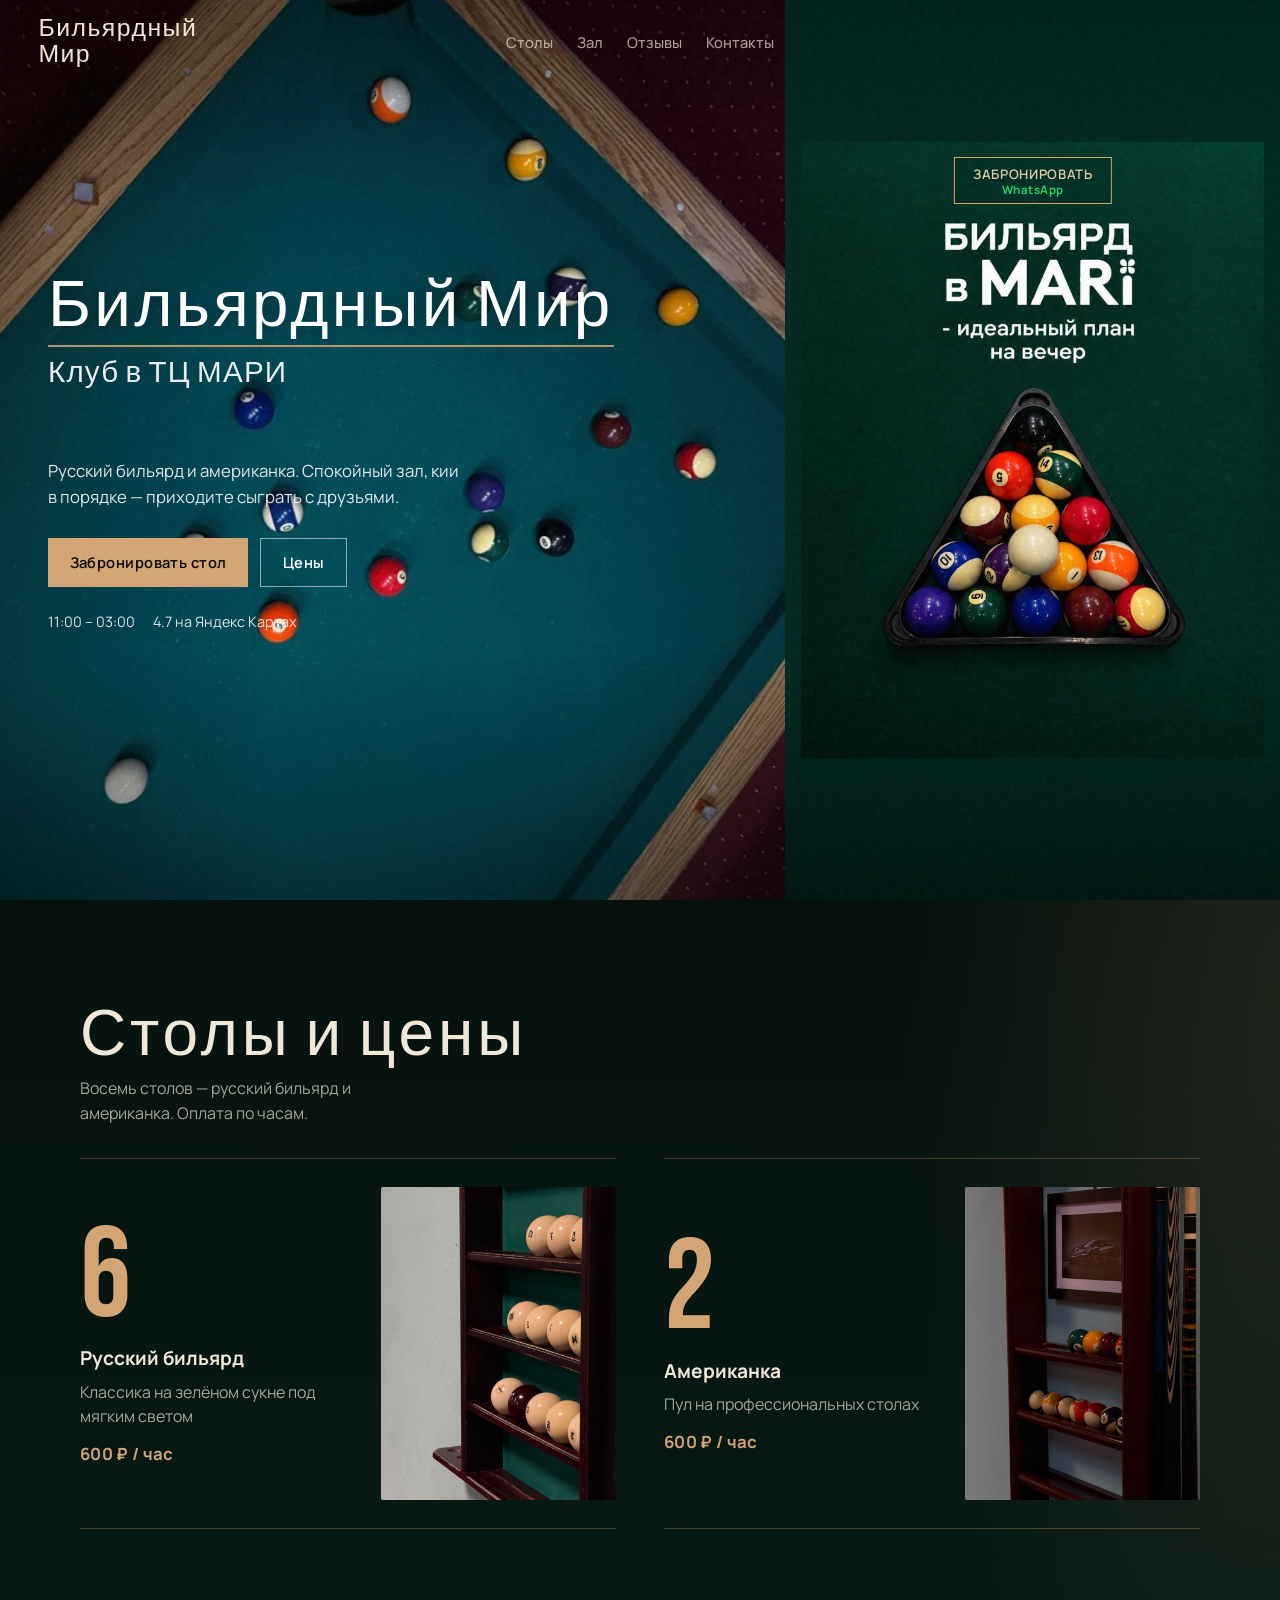
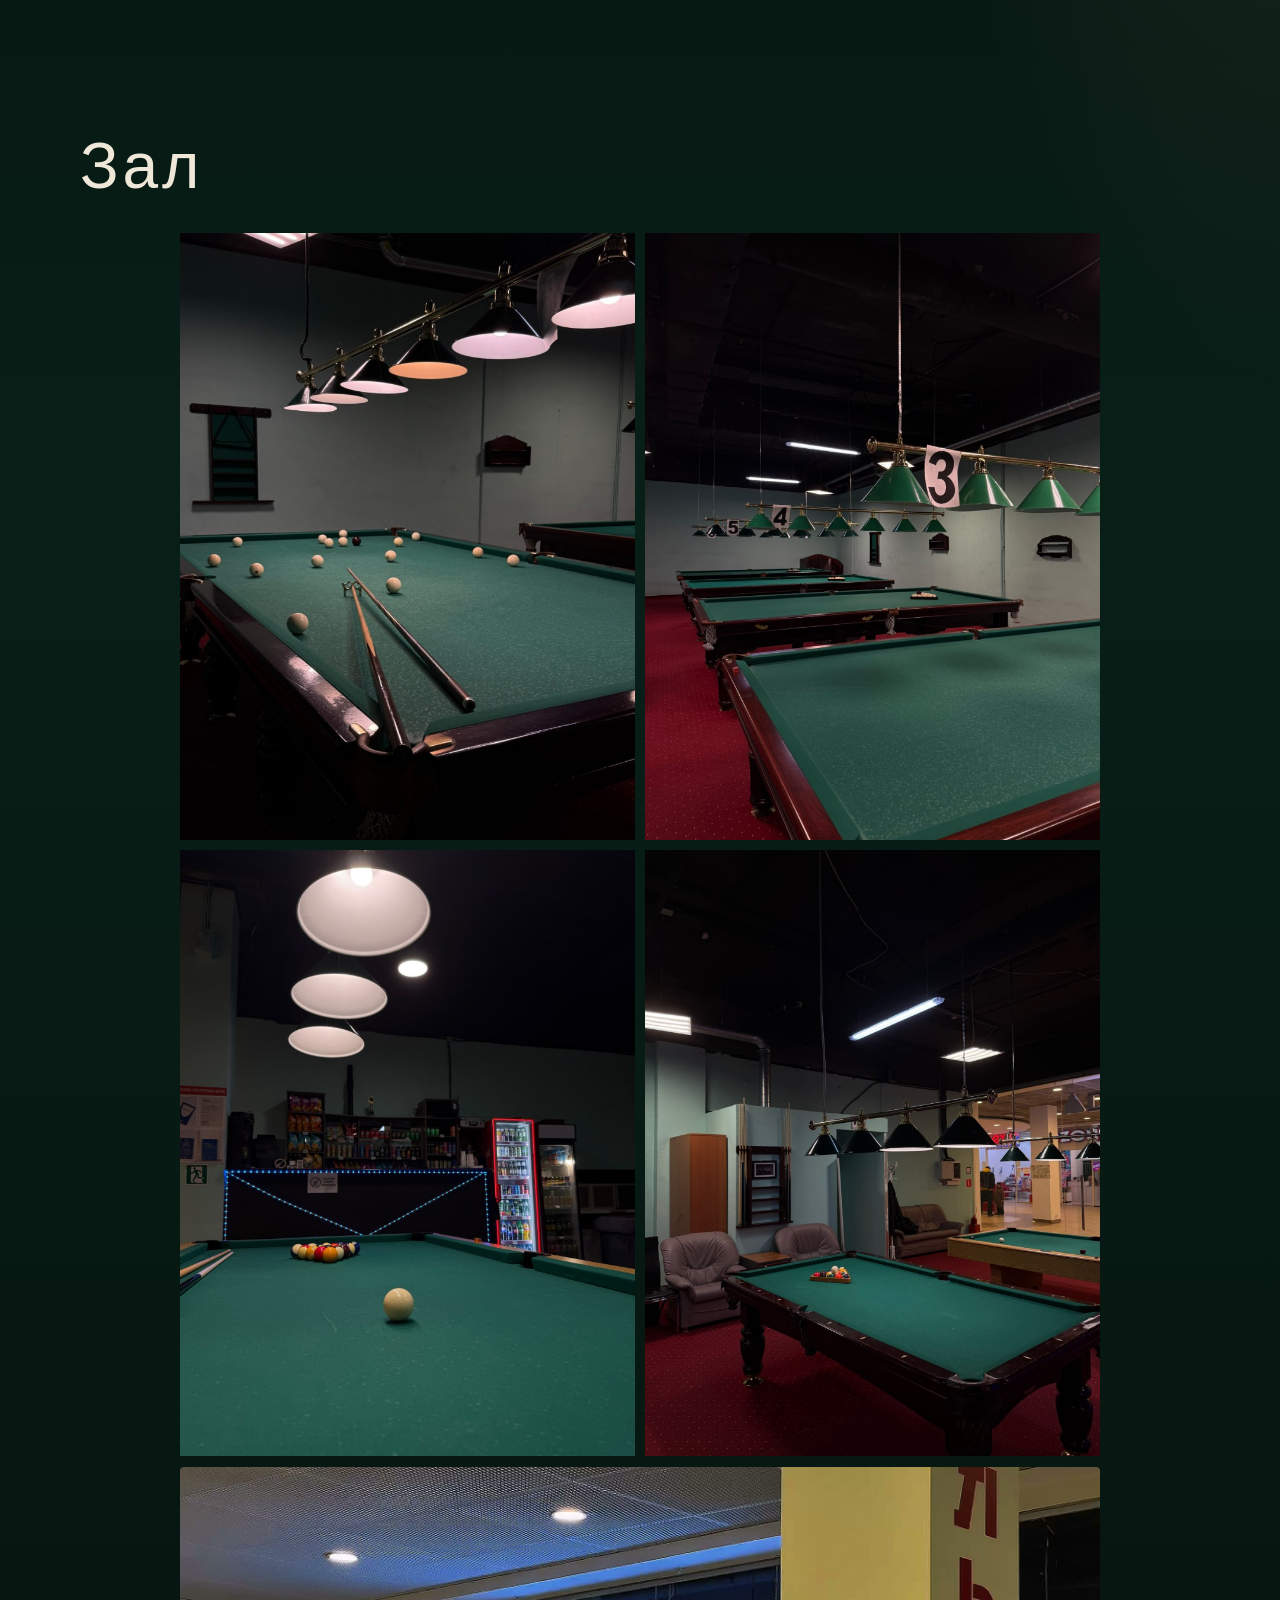
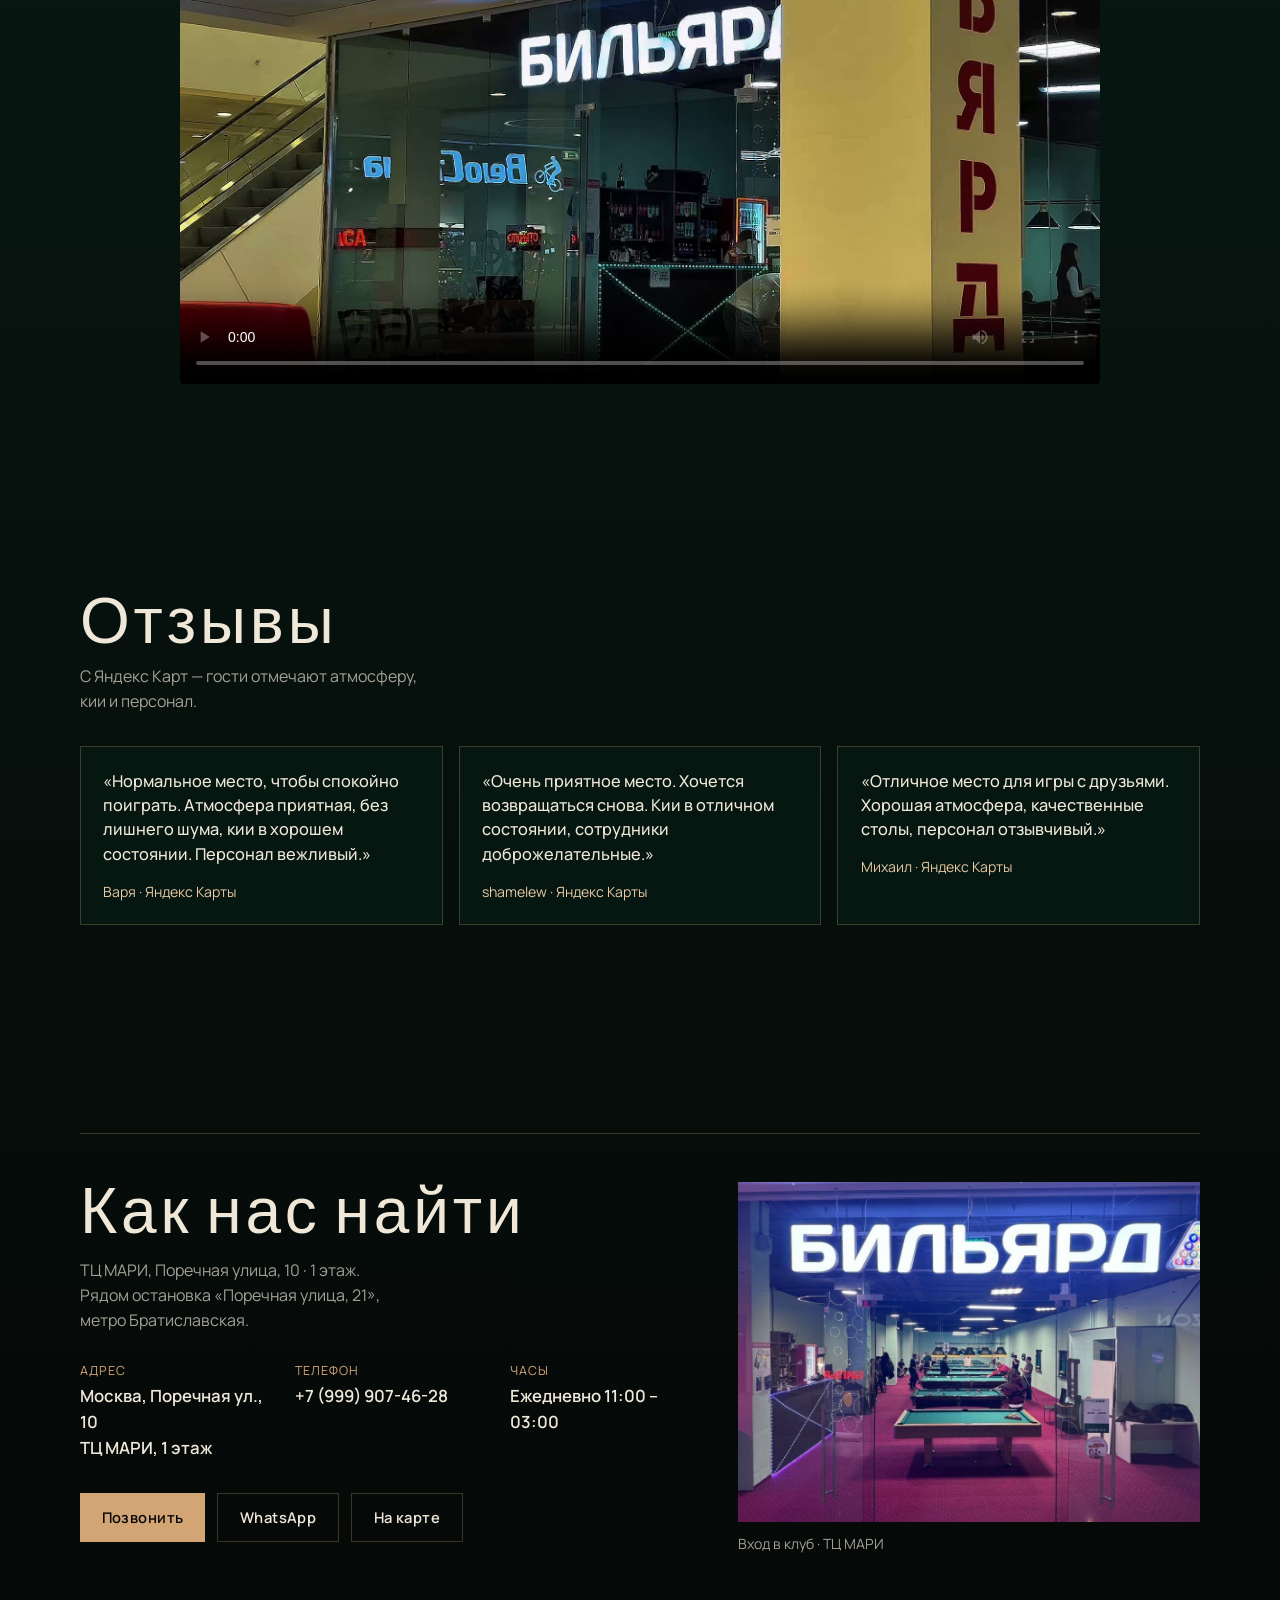
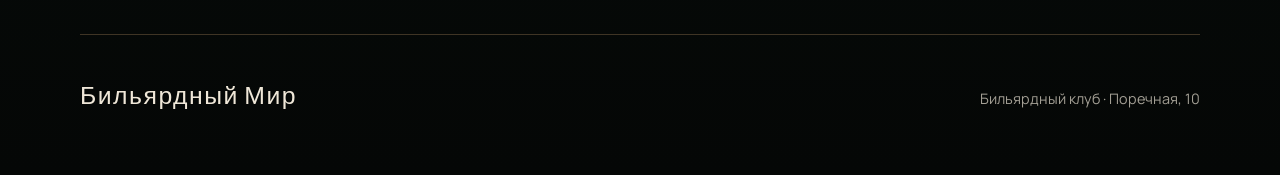
==== bilyardny-mir/index.html @ da87dd6a "Add files via upload" ====
<!DOCTYPE html>
<html lang="ru">
<head>
  <meta charset="UTF-8" />
  <meta name="viewport" content="width=device-width, initial-scale=1" />
  <title>Бильярдный Мир — клуб на Поречной</title>
  <meta name="description" content="Бильярдный Мир в ТЦ МАРИ: русский бильярд и американка, бронь стола по телефону. Поречная ул., 10." />
  <link rel="preconnect" href="https://fonts.googleapis.com" />
  <link rel="preconnect" href="https://fonts.gstatic.com" crossorigin />
  <link href="https://fonts.googleapis.com/css2?family=Bebas+Neue&family=Manrope:wght@400;500;600;700&display=swap" rel="stylesheet" />
  <link rel="stylesheet" href="styles.css?v=13" />
</head>
<body>
  <div class="noise" aria-hidden="true"></div>

  <header class="site-header">
    <a class="logo" href="#top"><span>Бильярдный</span> Мир</a>
    <nav class="nav" aria-label="Основная навигация">
      <a href="#tables">Столы</a>
      <a href="#hall">Зал</a>
      <a href="#reviews">Отзывы</a>
      <a href="#visit">Контакты</a>
    </nav>
    <a class="header-cta" href="https://wa.me/79999074628?text=%D0%97%D0%B4%D1%80%D0%B0%D0%B2%D1%81%D1%82%D0%B2%D1%83%D0%B9%D1%82%D0%B5!%20%D0%A5%D0%BE%D1%87%D1%83%20%D0%B7%D0%B0%D0%B1%D1%80%D0%BE%D0%BD%D0%B8%D1%80%D0%BE%D0%B2%D0%B0%D1%82%D1%8C%20%D1%81%D1%82%D0%BE%D0%BB" target="_blank" rel="noopener noreferrer">Забронировать</a>
    <button class="nav-toggle" type="button" aria-label="Открыть меню" aria-expanded="false">
      <span></span><span></span>
    </button>
  </header>

  <main id="top">
    <section class="hero">
      <div class="hero-media">
        <div class="hero-side hero-side--left" aria-hidden="true">
          <img src="images/hero-left.png" alt="" width="768" height="1024" />
        </div>
        <div class="hero-side hero-side--right">
          <div class="hero-right-frame">
            <a class="hero-book" href="https://wa.me/79999074628?text=%D0%97%D0%B4%D1%80%D0%B0%D0%B2%D1%81%D1%82%D0%B2%D1%83%D0%B9%D1%82%D0%B5!%20%D0%A5%D0%BE%D1%87%D1%83%20%D0%B7%D0%B0%D0%B1%D1%80%D0%BE%D0%BD%D0%B8%D1%80%D0%BE%D0%B2%D0%B0%D1%82%D1%8C%20%D1%81%D1%82%D0%BE%D0%BB" target="_blank" rel="noopener noreferrer">
              <span class="hero-book__title">Забронировать</span>
              <span class="hero-book__wa">WhatsApp</span>
            </a>
            <img src="images/hero-right.jpg" alt="БИЛЬЯРД в MARi" width="768" height="1024" />
          </div>
        </div>
      </div>
      <div class="hero-vignette" aria-hidden="true"></div>
      <div class="hero-copy">
        <p class="brand-mark">Бильярдный Мир</p>
        <h1>Клуб в ТЦ МАРИ</h1>
        <p class="hero-lead">Русский бильярд и американка. Спокойный зал, кии в порядке — приходите сыграть с друзьями.</p>
        <div class="hero-actions">
          <a class="btn btn-primary" href="tel:+79999074628">Забронировать стол</a>
          <a class="btn btn-ghost" href="#tables">Цены</a>
        </div>
        <ul class="hero-meta">
          <li>11:00 – 03:00</li>
          <li>4.7 на Яндекс Картах</li>
        </ul>
      </div>
    </section>

    <section class="tables" id="tables">
      <div class="section-head">
        <h2>Столы и цены</h2>
        <p>Восемь столов — русский бильярд и американка. Оплата по часам.</p>
      </div>
      <div class="tables-grid">
        <article class="table-stat">
          <div class="table-stat__text">
            <span class="table-count" data-count="6">0</span>
            <h3>Русский бильярд</h3>
            <p>Классика на зелёном сукне под мягким светом</p>
            <p class="table-price">600 ₽ / час</p>
          </div>
          <figure class="table-stat__photo">
            <img src="images/table-russian.jpg" alt="Шары русского бильярда" width="768" height="1024" loading="lazy" />
          </figure>
        </article>
        <article class="table-stat">
          <div class="table-stat__text">
            <span class="table-count" data-count="2">0</span>
            <h3>Американка</h3>
            <p>Пул на профессиональных столах</p>
            <p class="table-price">600 ₽ / час</p>
          </div>
          <figure class="table-stat__photo">
            <img src="images/table-american.jpg" alt="Шары американского пула" width="768" height="1024" loading="lazy" />
          </figure>
        </article>
      </div>
    </section>

    <section class="hall" id="hall">
      <div class="section-head">
        <h2>Зал</h2>
      </div>

      <div class="gallery">
        <figure class="gallery-item">
          <img src="images/gallery-1.jpg" alt="Стол с киями и шарами" width="768" height="1024" loading="lazy" />
        </figure>
        <figure class="gallery-item">
          <img src="images/gallery-2.jpg" alt="Ряд столов с номерами 3, 4 и 5" width="768" height="1024" loading="lazy" />
        </figure>
        <figure class="gallery-item">
          <img src="images/gallery-3.jpg" alt="Стол американки у барной стойки" width="768" height="1024" loading="lazy" />
        </figure>
        <figure class="gallery-item">
          <img src="images/gallery-4.jpg" alt="Стол у входа в зал" width="768" height="1024" loading="lazy" />
        </figure>
      </div>

      <figure class="gallery-video">
        <video
          controls
          playsinline
          preload="metadata"
          poster="images/video-poster.jpg"
          title="Видео зала Бильярдный Мир"
          controlslist="nodownload"
        >
          <source src="images/hall-video.mp4" type="video/mp4" />
        </video>
      </figure>
    </section>

    <section class="reviews" id="reviews">
      <div class="section-head">
        <h2>Отзывы</h2>
        <p>С Яндекс Карт — гости отмечают атмосферу, кии и персонал.</p>
      </div>
      <div class="review-grid">
        <blockquote>
          <p>«Нормальное место, чтобы спокойно поиграть. Атмосфера приятная, без лишнего шума, кии в хорошем состоянии. Персонал вежливый.»</p>
          <cite>Варя · Яндекс Карты</cite>
        </blockquote>
        <blockquote>
          <p>«Очень приятное место. Хочется возвращаться снова. Кии в отличном состоянии, сотрудники доброжелательные.»</p>
          <cite>shamelew · Яндекс Карты</cite>
        </blockquote>
        <blockquote>
          <p>«Отличное место для игры с друзьями. Хорошая атмосфера, качественные столы, персонал отзывчивый.»</p>
          <cite>Михаил · Яндекс Карты</cite>
        </blockquote>
      </div>
    </section>

    <section class="visit" id="visit">
      <div class="visit-layout">
        <div class="visit-card">
          <h2>Как нас найти</h2>
          <p>ТЦ МАРИ, Поречная улица, 10 · 1 этаж.<br />Рядом остановка «Поречная улица, 21»,<br />метро Братиславская.</p>
          <dl class="visit-meta">
            <div>
              <dt>Адрес</dt>
              <dd>Москва, Поречная ул., 10<br />ТЦ МАРИ, 1 этаж</dd>
            </div>
            <div>
              <dt>Телефон</dt>
              <dd><a href="tel:+79999074628">+7 (999) 907-46-28</a></dd>
            </div>
            <div>
              <dt>Часы</dt>
              <dd>Ежедневно 11:00 – 03:00</dd>
            </div>
          </dl>
          <div class="visit-actions">
            <a class="btn btn-primary" href="tel:+79999074628">Позвонить</a>
            <a class="btn btn-ghost" href="https://wa.me/79999074628?text=%D0%97%D0%B4%D1%80%D0%B0%D0%B2%D1%81%D1%82%D0%B2%D1%83%D0%B9%D1%82%D0%B5!%20%D0%A5%D0%BE%D1%87%D1%83%20%D0%B7%D0%B0%D0%B1%D1%80%D0%BE%D0%BD%D0%B8%D1%80%D0%BE%D0%B2%D0%B0%D1%82%D1%8C%20%D1%81%D1%82%D0%BE%D0%BB" target="_blank" rel="noopener noreferrer">WhatsApp</a>
            <a class="btn btn-ghost" href="https://yandex.ru/maps/-/CXUSR0Ji" target="_blank" rel="noopener noreferrer">На карте</a>
          </div>
        </div>
        <figure class="visit-photo">
          <img src="images/entrance-door.jpg" alt="Вход в Бильярдный Мир — вывеска БИЛЬЯРД" width="1024" height="768" loading="lazy" />
          <figcaption>Вход в клуб · ТЦ МАРИ</figcaption>
        </figure>
      </div>
    </section>
  </main>

  <footer class="site-footer">
    <p class="logo">Бильярдный Мир</p>
    <p>Бильярдный клуб · Поречная, 10</p>
  </footer>

  <script src="script.js"></script>
</body>
</html>
---- bilyardny-mir/styles.css ----
:root {
  --felt: #0f3d2e;
  --felt-deep: #081f18;
  --ink: #070908;
  --brass: #d4a574;
  --brass-soft: #e8c9a4;
  --cream: #efe7d8;
  --muted: rgba(239, 231, 216, 0.68);
  --line: rgba(212, 165, 116, 0.28);
  --font-display: "Bebas Neue", sans-serif;
  --font-body: "Manrope", sans-serif;
  --space: clamp(1.25rem, 3vw, 2.5rem);
  --max: 1120px;
}

*,
*::before,
*::after {
  box-sizing: border-box;
}

html {
  scroll-behavior: smooth;
}

body {
  margin: 0;
  min-height: 100vh;
  font-family: var(--font-body);
  color: var(--cream);
  background:
    radial-gradient(ellipse 80% 50% at 10% -10%, rgba(15, 61, 46, 0.9), transparent 55%),
    radial-gradient(ellipse 60% 40% at 100% 20%, rgba(212, 165, 116, 0.12), transparent 50%),
    linear-gradient(180deg, #050706 0%, var(--felt-deep) 42%, #050706 100%);
  line-height: 1.55;
}

img {
  display: block;
  max-width: 100%;
  height: auto;
}

a {
  color: inherit;
  text-decoration: none;
}

button {
  font: inherit;
  color: inherit;
  background: none;
  border: 0;
  cursor: pointer;
}

.noise {
  pointer-events: none;
  position: fixed;
  inset: 0;
  z-index: 50;
  opacity: 0.035;
  background-image: url("data:image/svg+xml,%3Csvg viewBox='0 0 200 200' xmlns='http://www.w3.org/2000/svg'%3E%3Cfilter id='n'%3E%3CfeTurbulence type='fractalNoise' baseFrequency='0.85' numOctaves='4' stitchTiles='stitch'/%3E%3C/filter%3E%3Crect width='100%25' height='100%25' filter='url(%23n)'/%3E%3C/svg%3E");
}

.site-header {
  position: fixed;
  inset: 0 0 auto;
  z-index: 40;
  display: flex;
  align-items: center;
  justify-content: space-between;
  gap: 1rem;
  padding: 1rem var(--space);
  transition: background 0.35s ease, backdrop-filter 0.35s ease, border-color 0.35s ease;
  border-bottom: 1px solid transparent;
}

.site-header.is-scrolled {
  background: rgba(5, 7, 6, 0.78);
  backdrop-filter: blur(14px);
  border-bottom-color: var(--line);
}

.logo {
  position: relative;
  z-index: 1;
  font-family: var(--font-display);
  font-size: clamp(1.15rem, 3.5vw, 1.55rem);
  letter-spacing: 0.06em;
  line-height: 1.05;
  color: var(--cream);
}

.logo span {
  display: block;
}

.nav {
  display: none;
  gap: 1.5rem;
  position: absolute;
  left: 50%;
  top: 50%;
  transform: translate(-50%, -50%);
}

.nav a {
  color: var(--muted);
  font-size: 0.92rem;
  font-weight: 500;
  transition: color 0.2s ease;
}

.nav a:hover {
  color: var(--cream);
}

.header-cta {
  display: none !important;
}

.nav-toggle {
  position: relative;
  z-index: 1;
  margin-left: auto;
  width: 2.5rem;
  height: 2.5rem;
  display: grid;
  place-content: center;
  gap: 0.4rem;
}

.nav-toggle span {
  display: block;
  width: 1.35rem;
  height: 1.5px;
  background: var(--cream);
  transition: transform 0.25s ease, opacity 0.25s ease;
}

.nav-toggle.is-open span:first-child {
  transform: translateY(3.5px) rotate(45deg);
}

.nav-toggle.is-open span:last-child {
  transform: translateY(-3.5px) rotate(-45deg);
}

.nav-open .nav {
  display: flex;
  position: absolute;
  top: 100%;
  left: 0;
  right: 0;
  transform: none;
  flex-direction: column;
  gap: 1rem;
  padding: 1rem var(--space) 1.25rem;
  background: rgba(5, 7, 6, 0.96);
  border-bottom: 1px solid var(--line);
}

.nav-open .header-cta {
  display: none;
}

.hero {
  position: relative;
  min-height: 100svh;
  display: grid;
  align-items: center;
  overflow: hidden;
  background: #041a14;
}

.hero-media {
  position: absolute;
  inset: 0;
  z-index: 0;
  display: grid;
  grid-template-columns: 1.35fr 0.85fr;
}

.hero-side {
  position: relative;
  overflow: hidden;
  min-height: 100%;
}

.hero-side--left {
  background: transparent;
}

.hero-side--left img {
  width: 100%;
  height: 100%;
  object-fit: cover;
  object-position: center;
  transform: none;
  animation: none;
}

.hero-side--right {
  display: flex;
  align-items: center;
  justify-content: center;
  background: #012820;
  padding: clamp(0.5rem, 1.5vw, 1rem);
  z-index: 2;
}

.hero-right-frame {
  position: relative;
  width: min(100%, 480px);
}

.hero-side--right img {
  display: block;
  width: 100%;
  height: auto;
  max-height: min(92vh, 920px);
  object-fit: contain;
  object-position: center;
  transform: none;
  animation: none;
}

.hero-book {
  position: absolute;
  left: 50%;
  top: 2.5%;
  transform: translateX(-50%);
  z-index: 3;
  display: flex;
  flex-direction: column;
  align-items: center;
  gap: 0.2rem;
  padding: 0.55rem 1.15rem 0.45rem;
  border: 1px solid var(--brass);
  color: var(--brass-soft);
  font-size: 0.82rem;
  font-weight: 600;
  letter-spacing: 0.05em;
  text-transform: uppercase;
  white-space: nowrap;
  background: rgba(1, 40, 32, 0.35);
  transition: background 0.25s ease, color 0.25s ease, border-color 0.25s ease;
}

.hero-book__title {
  line-height: 1.1;
}

.hero-book__wa {
  font-size: 0.72rem;
  font-weight: 700;
  letter-spacing: 0.04em;
  text-transform: none;
  color: #25d366;
  line-height: 1;
}

.hero-book:hover {
  background: var(--brass);
  color: var(--ink);
  border-color: var(--brass);
}

.hero-book:hover .hero-book__wa {
  color: #0b6b34;
}

@media (max-width: 768px) {
  .hero-media {
    grid-template-columns: 1fr;
    grid-template-rows: 42% 58%;
  }

  .hero-side--left img {
    object-position: center 40%;
  }

  .hero-right-frame {
    width: min(88%, 360px);
  }

  .hero-side--right img {
    max-height: 48vh;
  }

  .hero-book {
    top: 2%;
    font-size: 0.75rem;
    padding: 0.55rem 0.9rem;
  }
}

.hero-vignette {
  position: absolute;
  inset: 0;
  z-index: 1;
  pointer-events: none;
  background:
    linear-gradient(90deg, rgba(0, 0, 0, 0.28) 0%, transparent 22%, transparent 100%),
    linear-gradient(180deg, rgba(0, 0, 0, 0.22) 0%, transparent 18%, transparent 72%, rgba(0, 0, 0, 0.45) 100%);
  box-shadow: none;
}

.hero-veil {
  display: none;
}

.hero-copy {
  position: relative;
  z-index: 2;
  width: min(100% - 1rem * 2, 42rem);
  margin: 0 auto 0 max(0.5rem, calc((100% - var(--max)) / 2 - 2rem));
  padding: 4.25rem 0 3rem;
  text-align: left;
  display: block;
}

.brand-mark {
  margin: 0 0 0.35rem;
  font-family: var(--font-display);
  font-size: clamp(2.55rem, 6.5vw, 4.1rem);
  letter-spacing: 0.05em;
  line-height: 0.98;
  color: #fff;
  text-shadow: 0 0.06em 0.25em rgba(0, 0, 0, 0.35);
  animation: riseIn 0.9s ease both;
  display: inline-block;
  padding-bottom: 0.35rem;
  border-bottom: 2px solid rgba(212, 165, 116, 0.85);
}

.brand-mark span {
  display: inline;
  font-size: 1em;
  letter-spacing: inherit;
  color: inherit;
  margin-bottom: 0;
}

.hero h1 {
  margin: 0.2rem 0 4.25rem;
  max-width: 22ch;
  font-family: var(--font-display);
  font-size: clamp(1.25rem, 3.2vw, 1.85rem);
  font-weight: 400;
  letter-spacing: 0.04em;
  line-height: 1.15;
  color: rgba(255, 255, 255, 0.92);
  animation: riseIn 0.9s ease 0.12s both;
}

.hero-lead {
  margin: 0.5rem 0 1.75rem;
  max-width: 42ch;
  color: rgba(255, 255, 255, 0.88);
  font-size: 1.05rem;
  animation: riseIn 0.9s ease 0.22s both;
}

.hero-actions {
  display: flex;
  flex-wrap: wrap;
  gap: 0.75rem;
  justify-content: flex-start;
  animation: riseIn 0.9s ease 0.32s both;
}

.hero-meta {
  list-style: none;
  margin: 1.5rem 0 0;
  padding: 0;
  display: flex;
  flex-wrap: wrap;
  gap: 0.55rem 1.1rem;
  justify-content: flex-start;
  color: rgba(255, 255, 255, 0.85);
  font-size: 0.9rem;
  animation: riseIn 0.9s ease 0.4s both;
}

.hero .btn-ghost {
  border-color: rgba(255, 255, 255, 0.55);
  color: #fff;
}

.hero .btn-ghost:hover {
  border-color: #fff;
  color: #fff;
}

.btn {
  display: inline-flex;
  align-items: center;
  justify-content: center;
  min-height: 3rem;
  padding: 0.75rem 1.35rem;
  font-size: 0.92rem;
  font-weight: 600;
  letter-spacing: 0.03em;
  transition: transform 0.2s ease, background 0.25s ease, color 0.25s ease, border-color 0.25s ease;
}

.btn:hover {
  transform: translateY(-1px);
}

.btn-primary {
  background: var(--brass);
  color: var(--ink);
}

.btn-primary:hover {
  background: var(--brass-soft);
}

.btn-ghost {
  border: 1px solid var(--line);
  color: var(--cream);
}

.btn-ghost:hover {
  border-color: var(--brass);
  color: var(--brass-soft);
}

.section-head {
  width: min(100% - 2 * var(--space), var(--max));
  margin: 0 auto 2rem;
}

.section-head h2 {
  margin: 0 0 0.5rem;
  font-family: var(--font-display);
  font-size: clamp(2.4rem, 7vw, 4rem);
  letter-spacing: 0.06em;
  font-weight: 400;
  line-height: 1;
}

.section-head p {
  margin: 0;
  max-width: 36ch;
  color: var(--muted);
}

.tables,
.hall,
.reviews,
.visit {
  padding: clamp(4rem, 10vw, 6.5rem) 0;
}

.tables-grid {
  width: min(100% - 2 * var(--space), var(--max));
  margin: 0 auto;
  display: grid;
  gap: 1.5rem;
}

.table-stat {
  display: grid;
  grid-template-columns: 1fr;
  gap: 1.25rem;
  align-items: center;
  padding: 1.75rem 0;
  border-top: 1px solid var(--line);
}

.table-stat:last-child {
  border-bottom: 1px solid var(--line);
}

.table-stat__text {
  min-width: 0;
}

.table-count {
  display: block;
  font-family: var(--font-display);
  font-size: clamp(5rem, 18vw, 8rem);
  line-height: 0.9;
  letter-spacing: 0.04em;
  color: var(--brass);
}

.table-stat h3 {
  margin: 0.6rem 0 0.35rem;
  font-size: 1.2rem;
  font-weight: 700;
}

.table-stat p {
  margin: 0;
  color: var(--muted);
  max-width: 28ch;
}

.table-price {
  margin-top: 0.75rem !important;
  color: var(--brass) !important;
  font-weight: 700;
  font-size: 1.05rem;
  letter-spacing: 0.02em;
}

.table-stat__photo {
  margin: 0;
  overflow: hidden;
  border-radius: 2px;
  aspect-ratio: 3 / 4;
  max-height: 280px;
  background: #0a1210;
}

.table-stat__photo img {
  width: 100%;
  height: 100%;
  object-fit: cover;
  object-position: center;
}

.gallery-video {
  width: min(100% - 2 * var(--space), 920px);
  margin: 0.65rem auto 0;
}

.gallery-video video {
  display: block;
  width: 100%;
  aspect-ratio: 16 / 9;
  object-fit: cover;
  border-radius: 4px;
  background: #0a1210;
}

.gallery {
  width: min(100% - 2 * var(--space), 920px);
  margin: 0 auto;
  display: grid;
  grid-template-columns: 1fr;
  gap: 0.65rem;
}

.gallery-item {
  margin: 0;
  overflow: hidden;
  aspect-ratio: 4 / 3;
  background: #0a1210;
}

.gallery-item img {
  width: 100%;
  height: 100%;
  object-fit: cover;
  transition: transform 0.8s ease;
}

.gallery-item:hover img {
  transform: scale(1.04);
}

.review-grid {
  width: min(100% - 2 * var(--space), var(--max));
  margin: 0 auto;
  display: grid;
  gap: 1rem;
}

.review-grid blockquote {
  margin: 0;
  padding: 1.35rem 1.4rem;
  border: 1px solid var(--line);
  background: rgba(8, 31, 24, 0.45);
}

.review-grid p {
  margin: 0;
  font-size: 1.02rem;
  font-weight: 500;
  line-height: 1.5;
}

.review-grid cite {
  display: block;
  margin-top: 0.9rem;
  color: var(--brass-soft);
  font-style: normal;
  font-size: 0.88rem;
}

.visit {
  padding-bottom: 5rem;
}

.visit-layout {
  width: min(100% - 2 * var(--space), var(--max));
  margin: 0 auto;
  display: grid;
  gap: 2rem;
  padding-top: clamp(2rem, 5vw, 3rem);
  border-top: 1px solid var(--line);
}

.visit-card {
  margin: 0;
  padding: 0;
  text-align: left;
}

.visit-actions {
  display: flex;
  flex-wrap: wrap;
  gap: 0.75rem;
  justify-content: flex-start;
  align-items: stretch;
  margin: 0;
  margin-inline: 0;
  padding: 0;
  width: 100%;
  max-width: 100%;
}

.visit-photo {
  margin: 0;
  overflow: hidden;
  max-width: 420px;
  width: 100%;
  justify-self: start;
}

.visit-photo img {
  width: 100%;
  height: auto;
  max-height: 340px;
  object-fit: cover;
}

.visit-photo figcaption {
  margin-top: 0.65rem;
  color: var(--muted);
  font-size: 0.88rem;
}

.visit-card h2 {
  margin: 0 0 0.75rem;
  font-family: var(--font-display);
  font-size: clamp(2.4rem, 7vw, 4rem);
  letter-spacing: 0.06em;
  font-weight: 400;
  line-height: 1;
}

.visit-card > p {
  margin: 0 0 1.75rem;
  max-width: 40ch;
  color: var(--muted);
}

.visit-meta {
  display: grid;
  gap: 1.25rem;
  margin: 0 0 2rem;
}

.visit-meta dt {
  margin: 0 0 0.2rem;
  font-size: 0.78rem;
  letter-spacing: 0.08em;
  text-transform: uppercase;
  color: var(--brass);
}

.visit-meta dd {
  margin: 0;
  font-size: 1.05rem;
  font-weight: 600;
}

.site-footer {
  width: min(100% - 2 * var(--space), var(--max));
  margin: 0 auto;
  padding: 1.5rem 0 2.5rem;
  display: flex;
  flex-wrap: wrap;
  gap: 0.75rem 1.5rem;
  align-items: baseline;
  justify-content: space-between;
  border-top: 1px solid var(--line);
  color: var(--muted);
  font-size: 0.9rem;
}

.reveal {
  opacity: 0;
  transform: translateY(28px);
  transition: opacity 0.7s ease, transform 0.7s ease;
}

.reveal.is-visible {
  opacity: 1;
  transform: none;
}

@keyframes riseIn {
  from {
    opacity: 0;
    transform: translateY(24px);
  }
  to {
    opacity: 1;
    transform: none;
  }
}

@keyframes heroDrift {
  from {
    transform: scale(1.04) translate3d(0, 0, 0);
  }
  to {
    transform: scale(1.1) translate3d(-1.5%, -1%, 0);
  }
}

@media (min-width: 768px) {
  .nav {
    display: flex;
  }

  .nav-toggle {
    display: none;
  }

  .tables-grid {
    grid-template-columns: 1fr 1fr;
    gap: 3rem;
  }

  .table-stat {
    grid-template-columns: 1fr 0.85fr;
    gap: 1.5rem;
    align-items: center;
  }

  .table-stat,
  .table-stat:last-child {
    border-bottom: 1px solid var(--line);
  }

  .table-stat__photo {
    max-height: 320px;
  }

  .gallery {
    grid-template-columns: 1fr 1fr;
  }

  .gallery-item,
  .gallery-item img {
    min-height: 0;
    height: 100%;
  }

  .visit-meta {
    grid-template-columns: repeat(3, 1fr);
  }

  .review-grid {
    grid-template-columns: repeat(3, 1fr);
  }

  .visit-layout {
    grid-template-columns: 1.15fr 0.85fr;
    align-items: start;
  }

  .visit-photo {
    justify-self: end;
    max-width: 100%;
  }
}

@media (min-width: 1024px) {
  .hero-copy {
    padding-top: 3.5rem;
    padding-bottom: 3rem;
  }

  .gallery {
    grid-template-columns: 1fr 1fr;
  }

  .gallery-item {
    aspect-ratio: 3 / 4;
  }

  .gallery-video {
    width: min(100% - 2 * var(--space), 920px);
    margin-top: 0.65rem;
    margin-bottom: 0;
  }
}

@media (prefers-reduced-motion: reduce) {
  html {
    scroll-behavior: auto;
  }

  .hero-media img,
  .reveal,
  .brand-mark,
  .hero h1,
  .hero-lead,
  .hero-actions {
    animation: none !important;
    transition: none !important;
    opacity: 1;
    transform: none;
  }
}
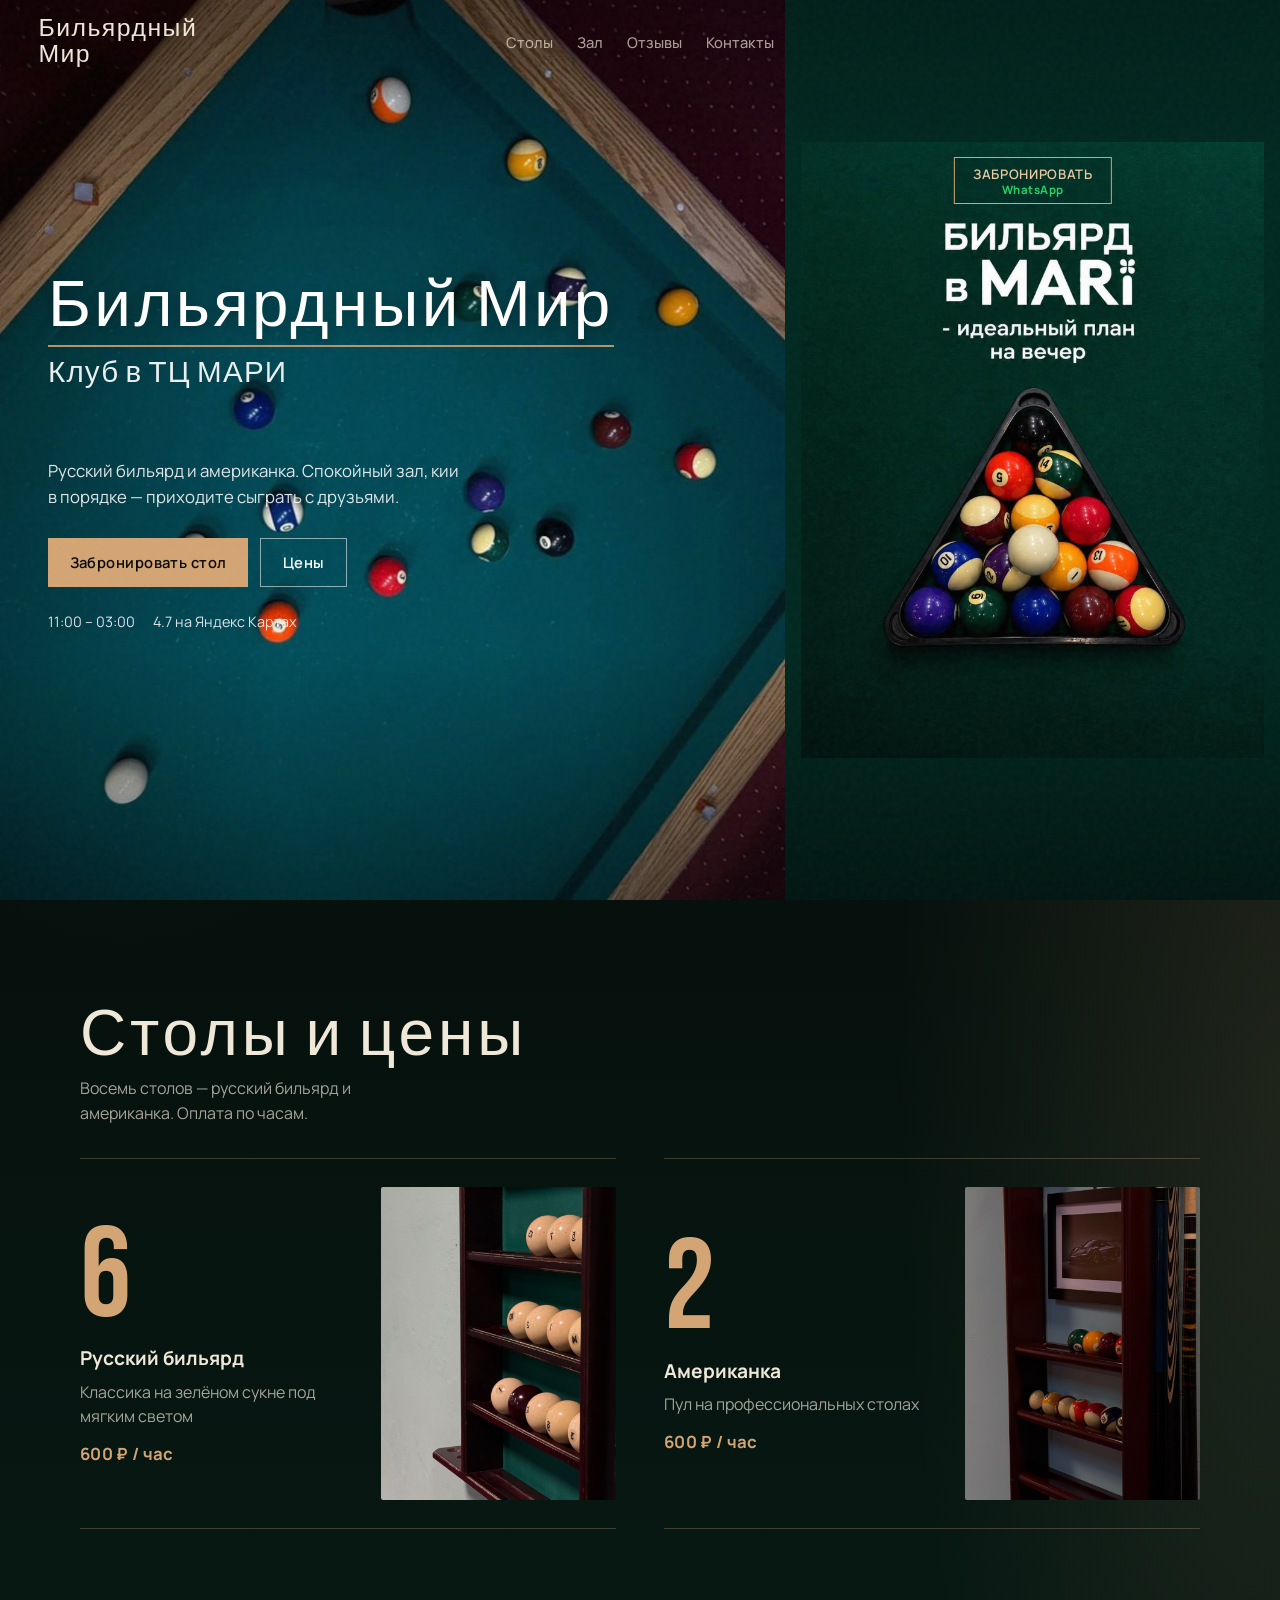
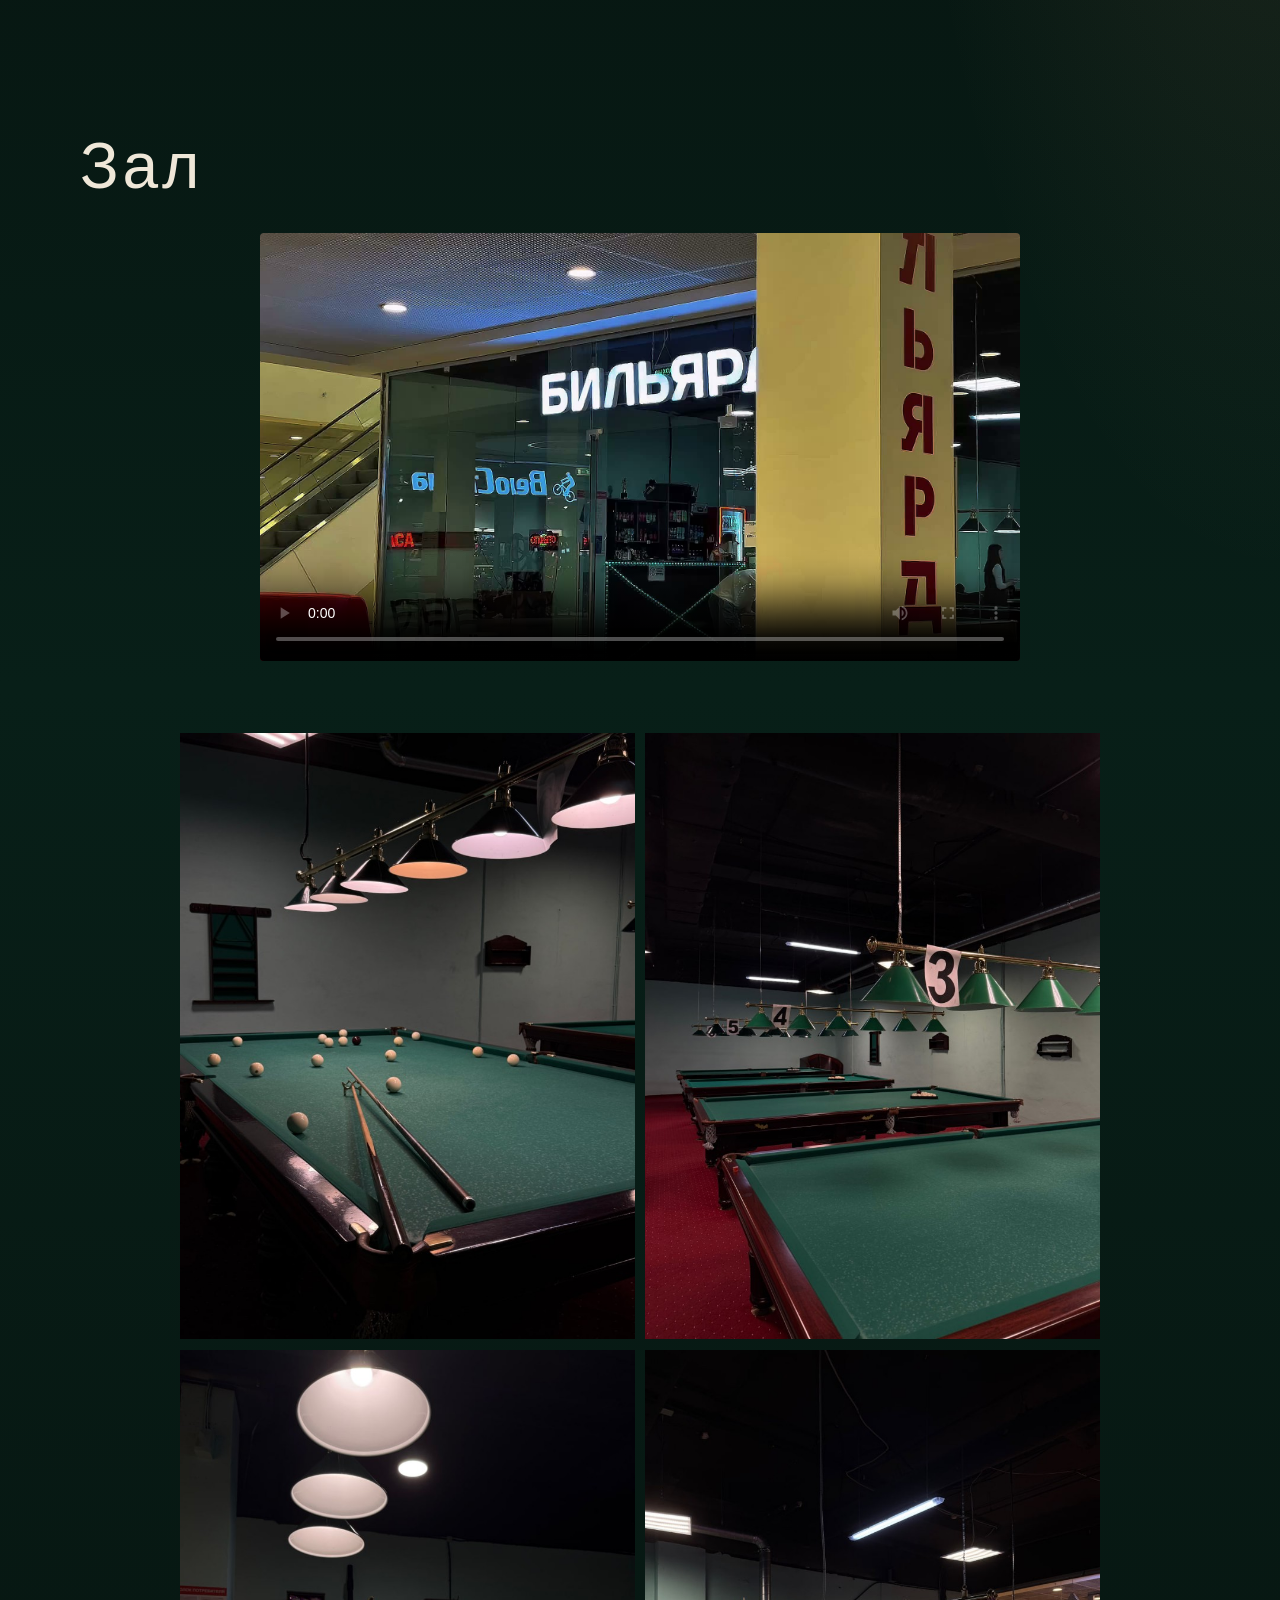
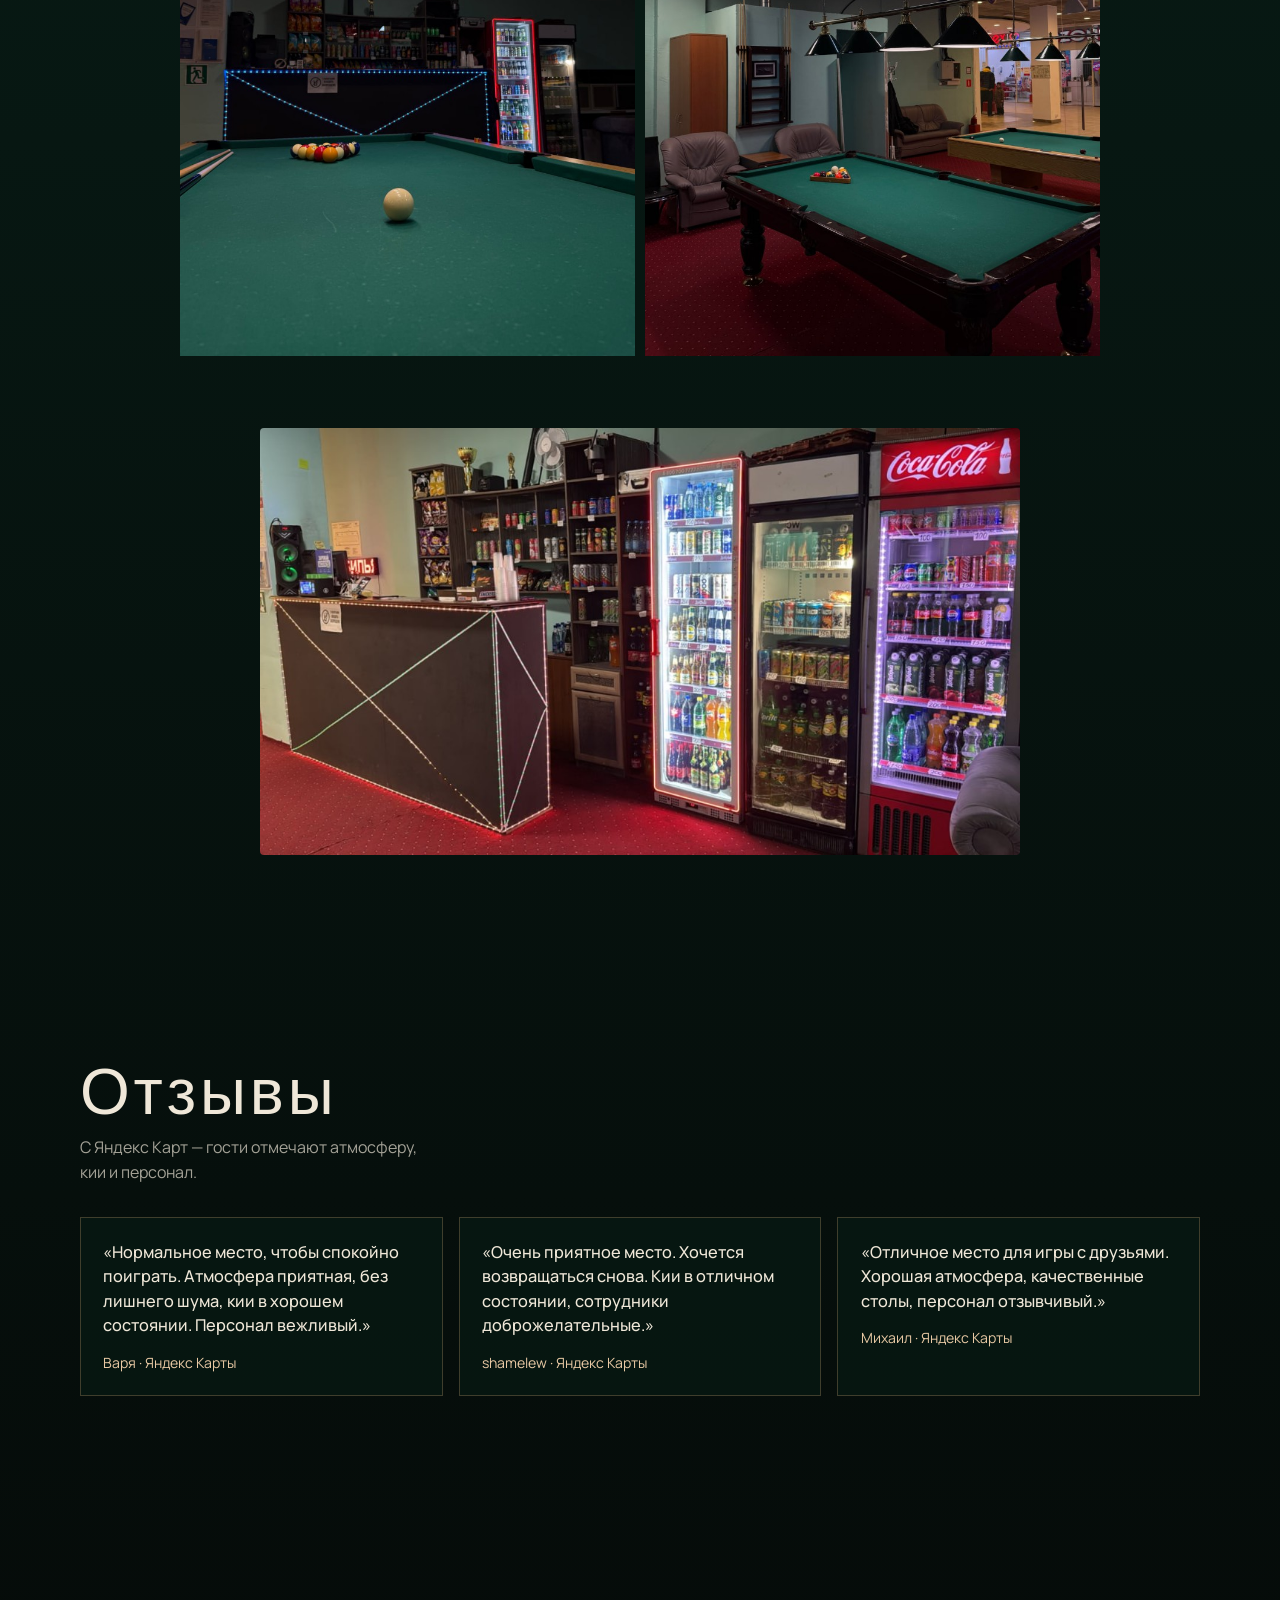
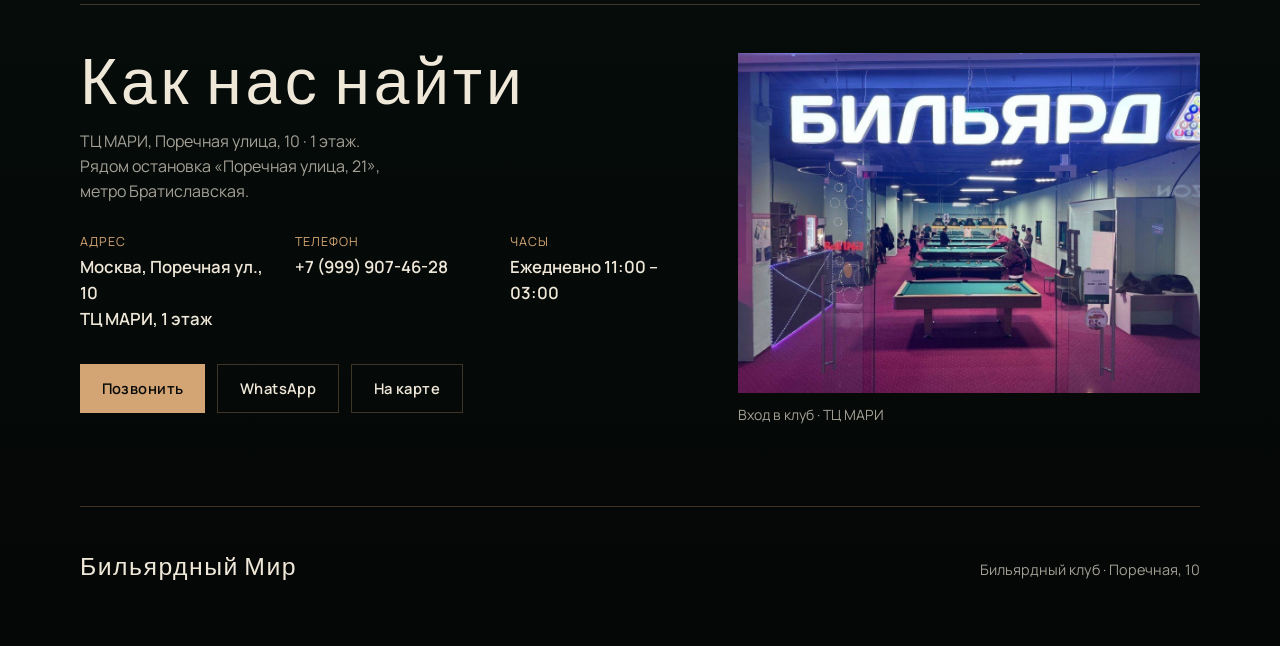
==== commit 1addb5ca: "Add files via upload" ====
--- a/bilyardny-mir/index.html
+++ b/bilyardny-mir/index.html
@@ -8,7 +8,7 @@
   <link rel="preconnect" href="https://fonts.googleapis.com" />
   <link rel="preconnect" href="https://fonts.gstatic.com" crossorigin />
   <link href="https://fonts.googleapis.com/css2?family=Bebas+Neue&family=Manrope:wght@400;500;600;700&display=swap" rel="stylesheet" />
-  <link rel="stylesheet" href="styles.css?v=13" />
+  <link rel="stylesheet" href="styles.css?v=14" />
 </head>
 <body>
   <div class="noise" aria-hidden="true"></div>
@@ -95,6 +95,19 @@
         <h2>Зал</h2>
       </div>
 
+      <figure class="gallery-video">
+        <video
+          controls
+          playsinline
+          preload="metadata"
+          poster="images/video-poster.jpg"
+          title="Видео зала Бильярдный Мир"
+          controlslist="nodownload"
+        >
+          <source src="images/hall-video.mp4" type="video/mp4" />
+        </video>
+      </figure>
+
       <div class="gallery">
         <figure class="gallery-item">
           <img src="images/gallery-1.jpg" alt="Стол с киями и шарами" width="768" height="1024" loading="lazy" />
@@ -110,17 +123,8 @@
         </figure>
       </div>
 
-      <figure class="gallery-video">
-        <video
-          controls
-          playsinline
-          preload="metadata"
-          poster="images/video-poster.jpg"
-          title="Видео зала Бильярдный Мир"
-          controlslist="nodownload"
-        >
-          <source src="images/hall-video.mp4" type="video/mp4" />
-        </video>
+      <figure class="gallery-wide">
+        <img src="images/gallery-bar.jpg" alt="Бар и холодильники в клубе" width="1280" height="720" loading="lazy" />
       </figure>
     </section>
 
--- a/bilyardny-mir/styles.css
+++ b/bilyardny-mir/styles.css
@@ -526,8 +526,8 @@
 }
 
 .gallery-video {
-  width: min(100% - 2 * var(--space), 920px);
-  margin: 0.65rem auto 0;
+  width: min(100% - 2 * var(--space), 720px);
+  margin: 0 auto 4rem;
 }
 
 .gallery-video video {
@@ -563,6 +563,22 @@
 
 .gallery-item:hover img {
   transform: scale(1.04);
+}
+
+.gallery-wide {
+  width: min(100% - 2 * var(--space), 720px);
+  margin: 4rem auto 0;
+  overflow: hidden;
+  border-radius: 4px;
+  aspect-ratio: 16 / 9;
+  background: #0a1210;
+}
+
+.gallery-wide img {
+  width: 100%;
+  height: 100%;
+  object-fit: cover;
+  object-position: center;
 }
 
 .review-grid {
@@ -799,10 +815,17 @@
     aspect-ratio: 3 / 4;
   }
 
+  .gallery-video,
+  .gallery-wide {
+    width: min(100% - 2 * var(--space), 760px);
+  }
+
   .gallery-video {
-    width: min(100% - 2 * var(--space), 920px);
-    margin-top: 0.65rem;
-    margin-bottom: 0;
+    margin-bottom: 4.5rem;
+  }
+
+  .gallery-wide {
+    margin-top: 4.5rem;
   }
 }
 
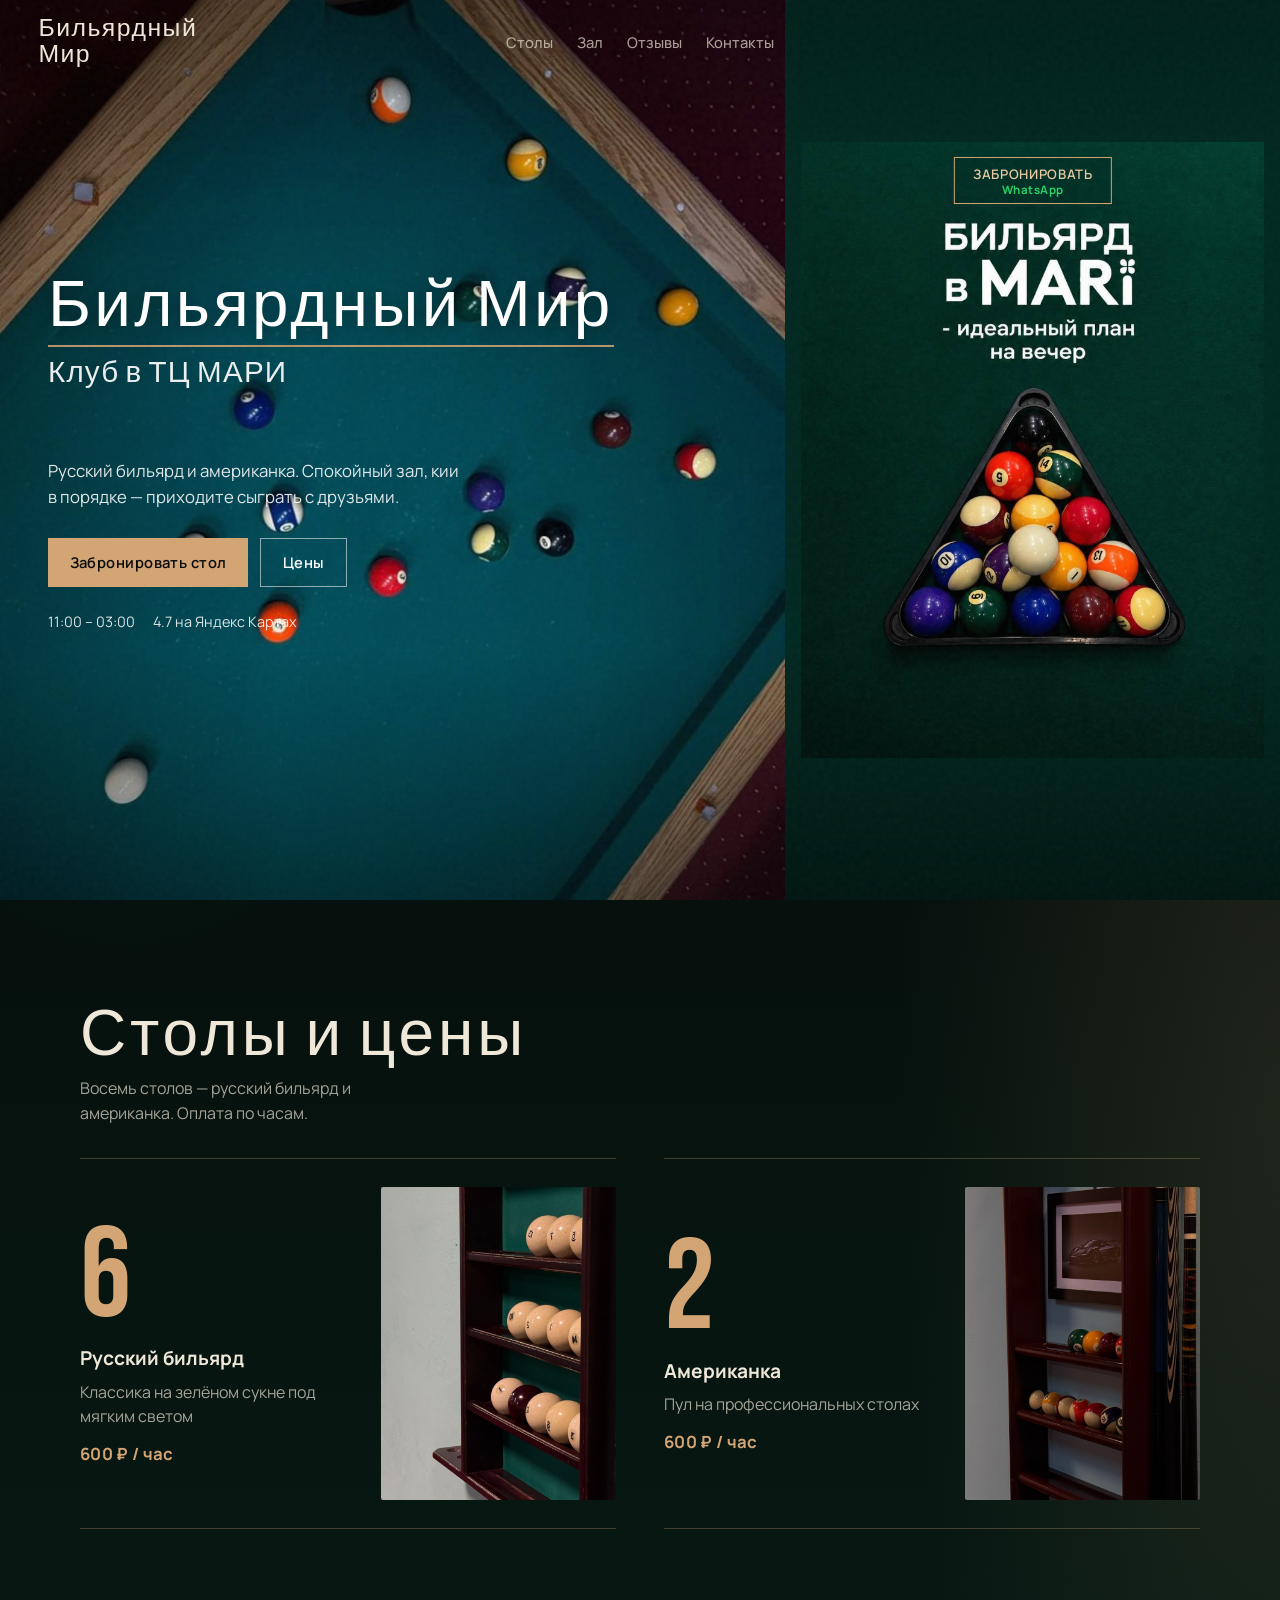
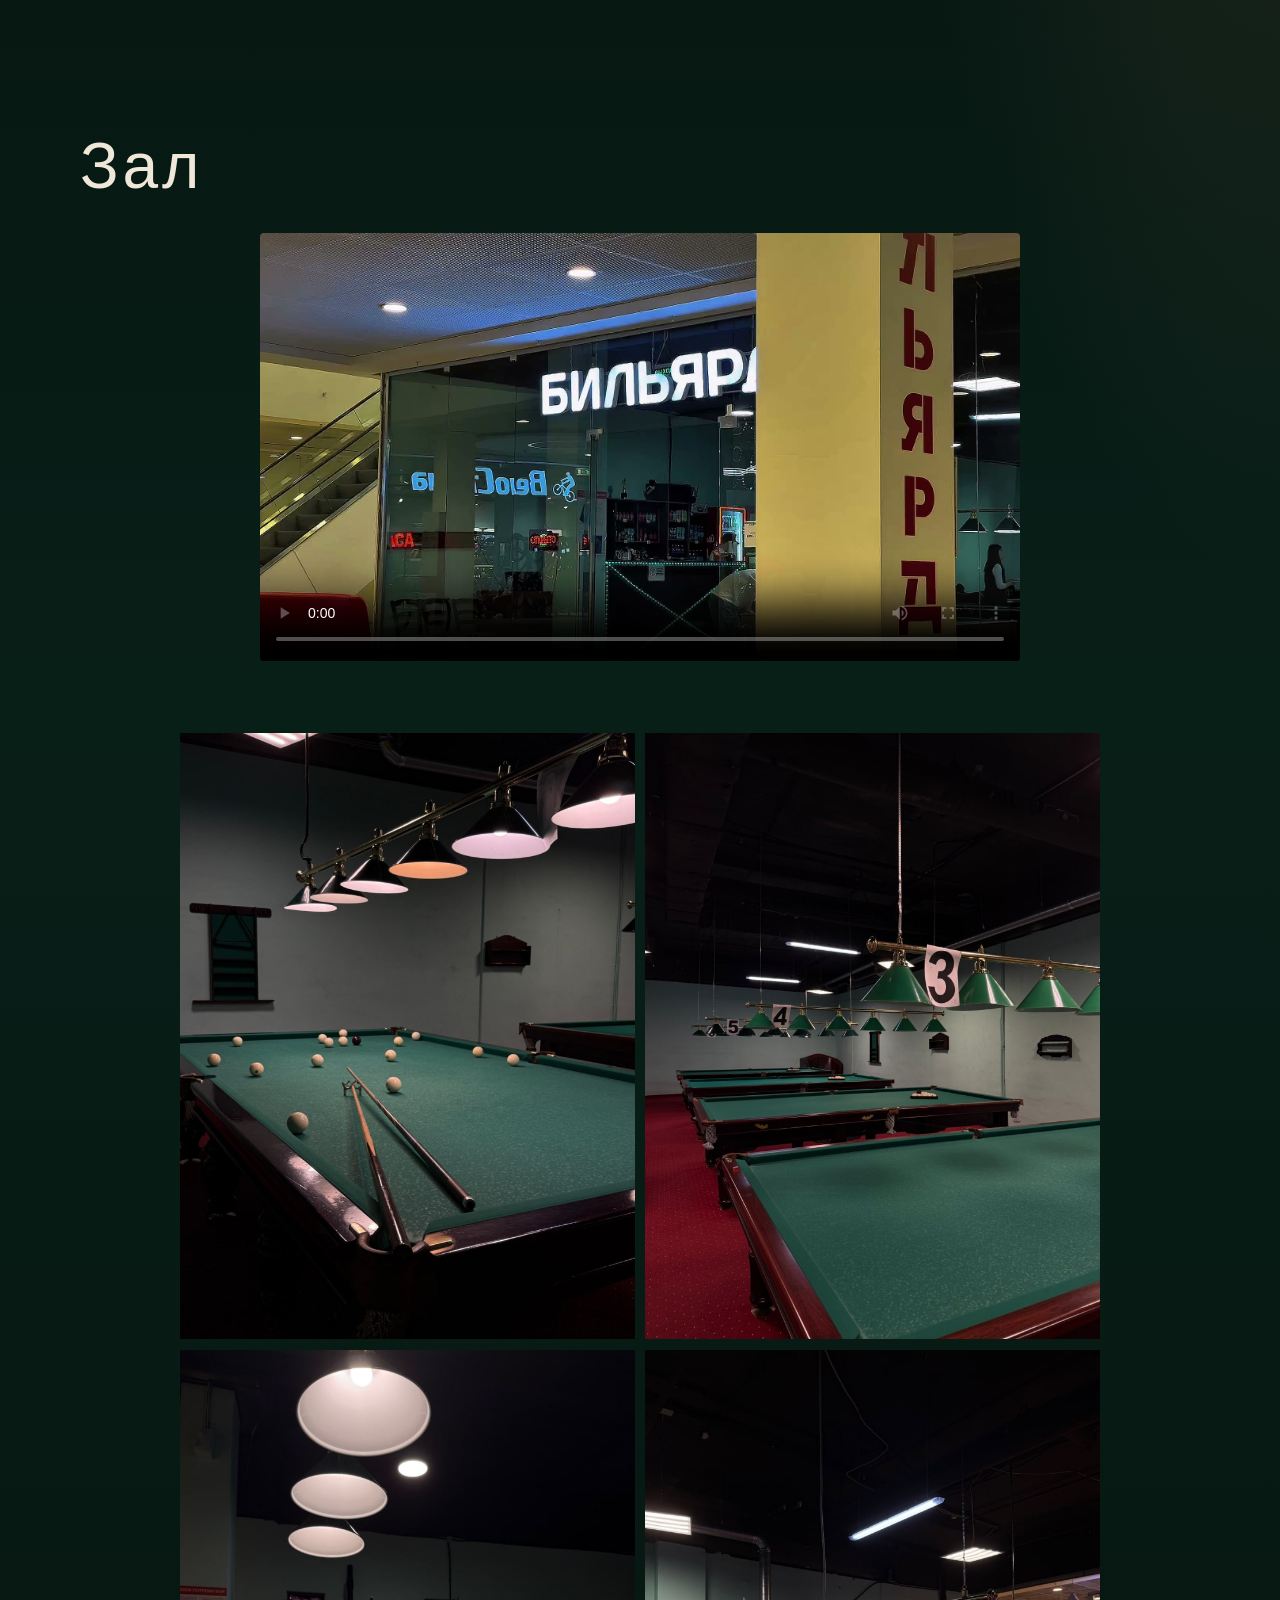
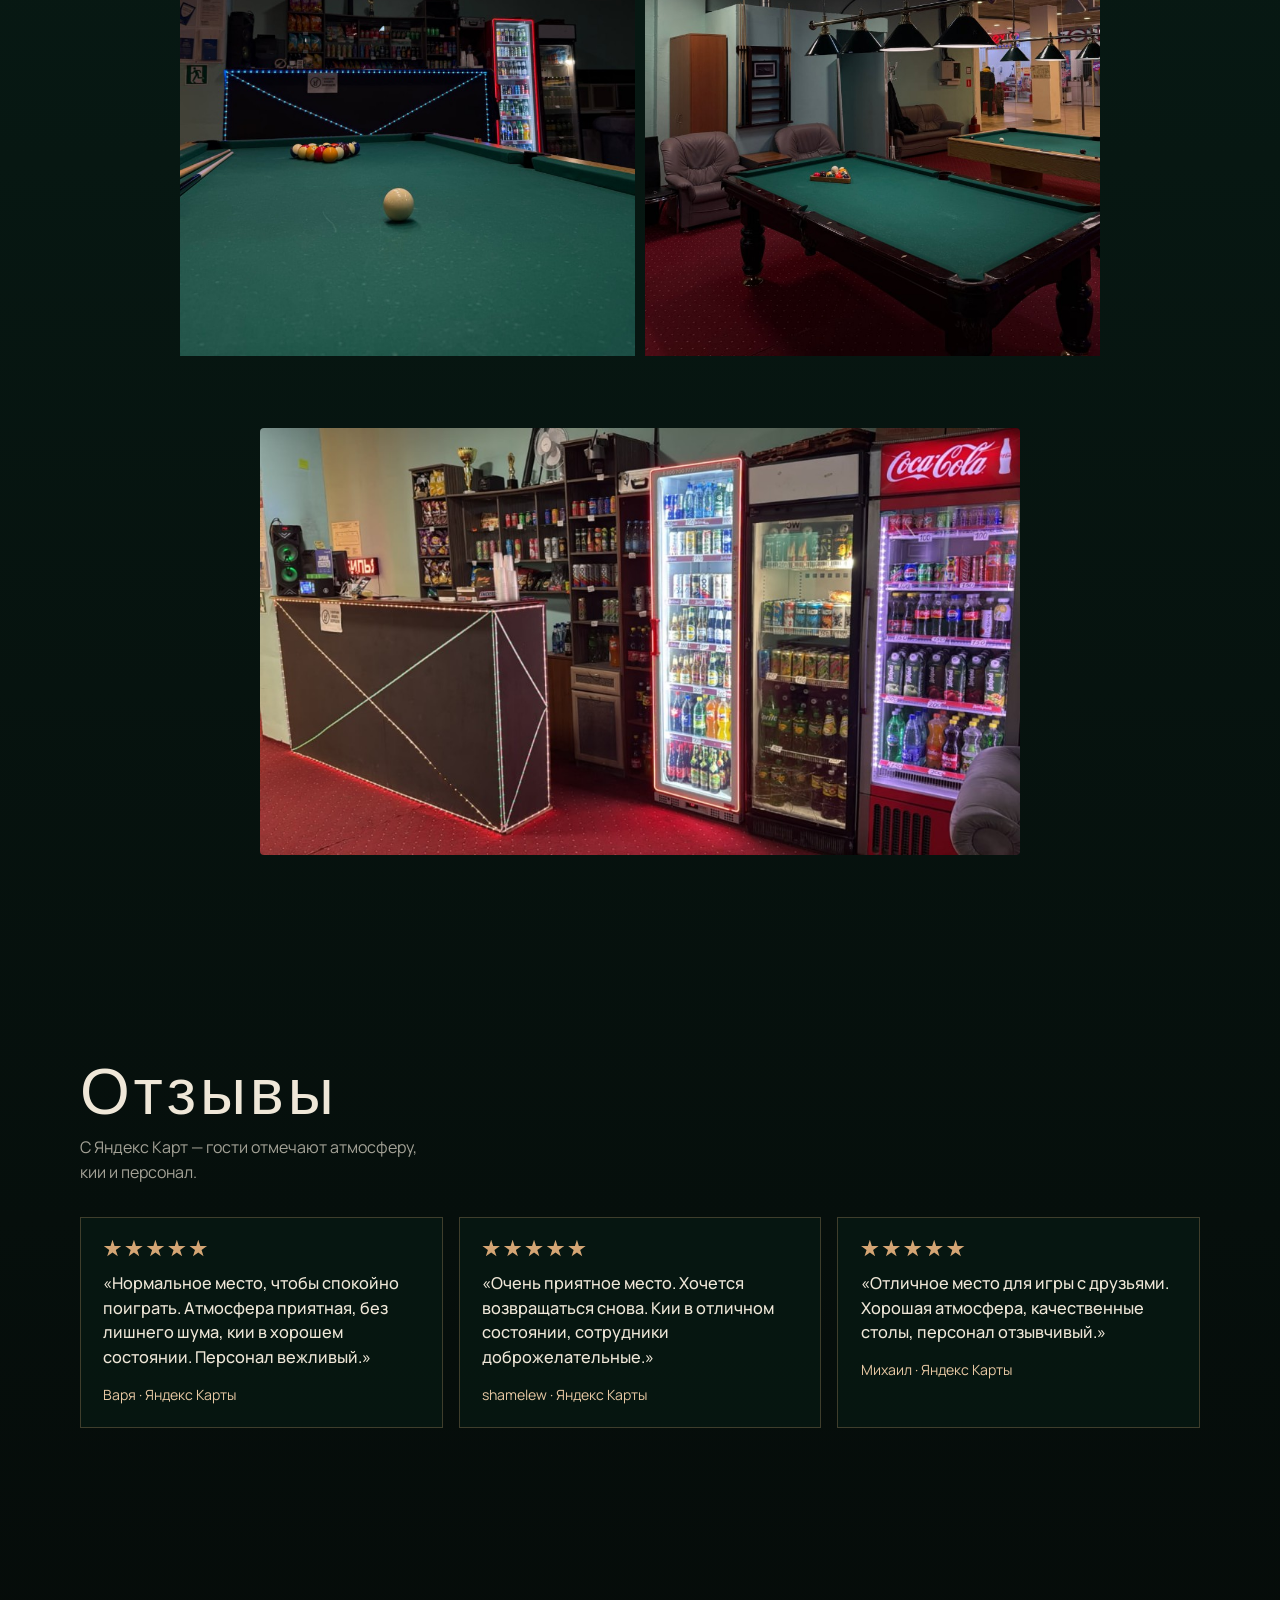
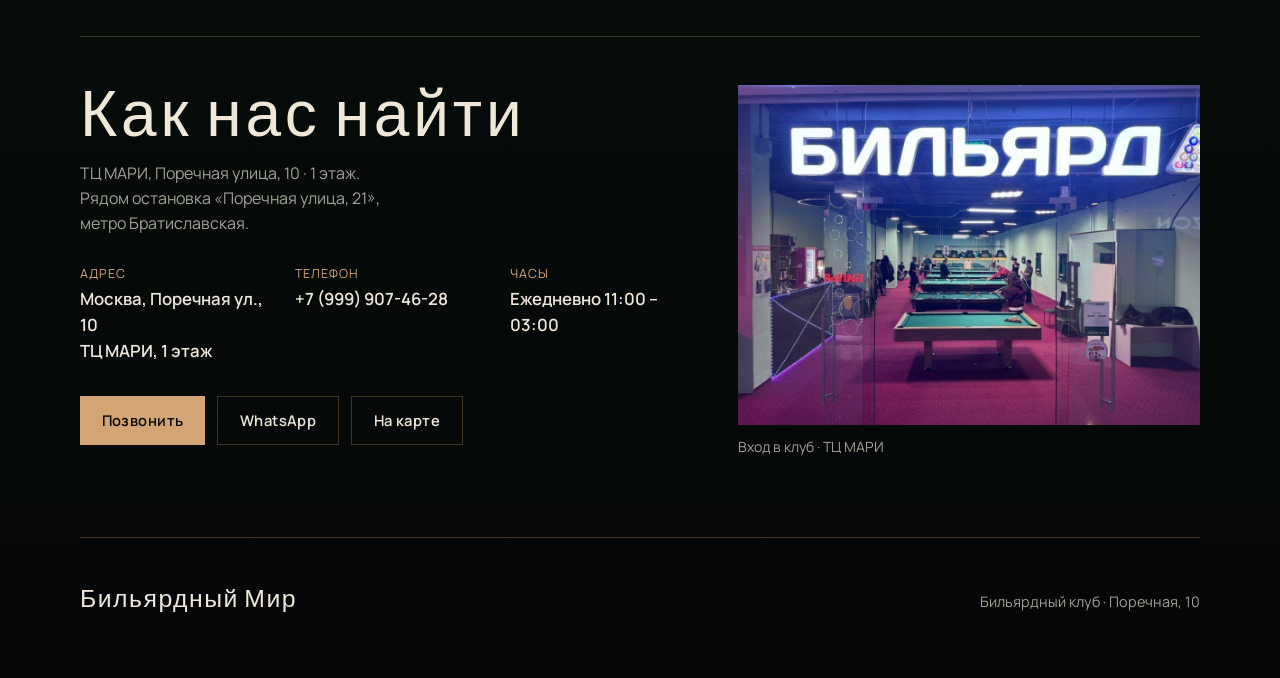
==== commit 8390dd47: "Add files via upload" ====
--- a/bilyardny-mir/index.html
+++ b/bilyardny-mir/index.html
@@ -8,7 +8,7 @@
   <link rel="preconnect" href="https://fonts.googleapis.com" />
   <link rel="preconnect" href="https://fonts.gstatic.com" crossorigin />
   <link href="https://fonts.googleapis.com/css2?family=Bebas+Neue&family=Manrope:wght@400;500;600;700&display=swap" rel="stylesheet" />
-  <link rel="stylesheet" href="styles.css?v=14" />
+  <link rel="stylesheet" href="styles.css?v=15" />
 </head>
 <body>
   <div class="noise" aria-hidden="true"></div>
@@ -135,14 +135,23 @@
       </div>
       <div class="review-grid">
         <blockquote>
+          <div class="stars" aria-label="Оценка 5 из 5">
+            <span></span><span></span><span></span><span></span><span></span>
+          </div>
           <p>«Нормальное место, чтобы спокойно поиграть. Атмосфера приятная, без лишнего шума, кии в хорошем состоянии. Персонал вежливый.»</p>
           <cite>Варя · Яндекс Карты</cite>
         </blockquote>
         <blockquote>
+          <div class="stars" aria-label="Оценка 5 из 5">
+            <span></span><span></span><span></span><span></span><span></span>
+          </div>
           <p>«Очень приятное место. Хочется возвращаться снова. Кии в отличном состоянии, сотрудники доброжелательные.»</p>
           <cite>shamelew · Яндекс Карты</cite>
         </blockquote>
         <blockquote>
+          <div class="stars" aria-label="Оценка 5 из 5">
+            <span></span><span></span><span></span><span></span><span></span>
+          </div>
           <p>«Отличное место для игры с друзьями. Хорошая атмосфера, качественные столы, персонал отзывчивый.»</p>
           <cite>Михаил · Яндекс Карты</cite>
         </blockquote>
--- a/bilyardny-mir/styles.css
+++ b/bilyardny-mir/styles.css
@@ -595,6 +595,32 @@
   background: rgba(8, 31, 24, 0.45);
 }
 
+.stars {
+  display: grid;
+  grid-template-columns: repeat(5, 1fr);
+  gap: 0.2rem;
+  width: 6.5rem;
+  margin: 0 0 0.85rem;
+}
+
+.stars span {
+  display: block;
+  aspect-ratio: 1;
+  background: var(--brass);
+  clip-path: polygon(
+    50% 0%,
+    61% 35%,
+    98% 35%,
+    68% 57%,
+    79% 91%,
+    50% 70%,
+    21% 91%,
+    32% 57%,
+    2% 35%,
+    39% 35%
+  );
+}
+
 .review-grid p {
   margin: 0;
   font-size: 1.02rem;
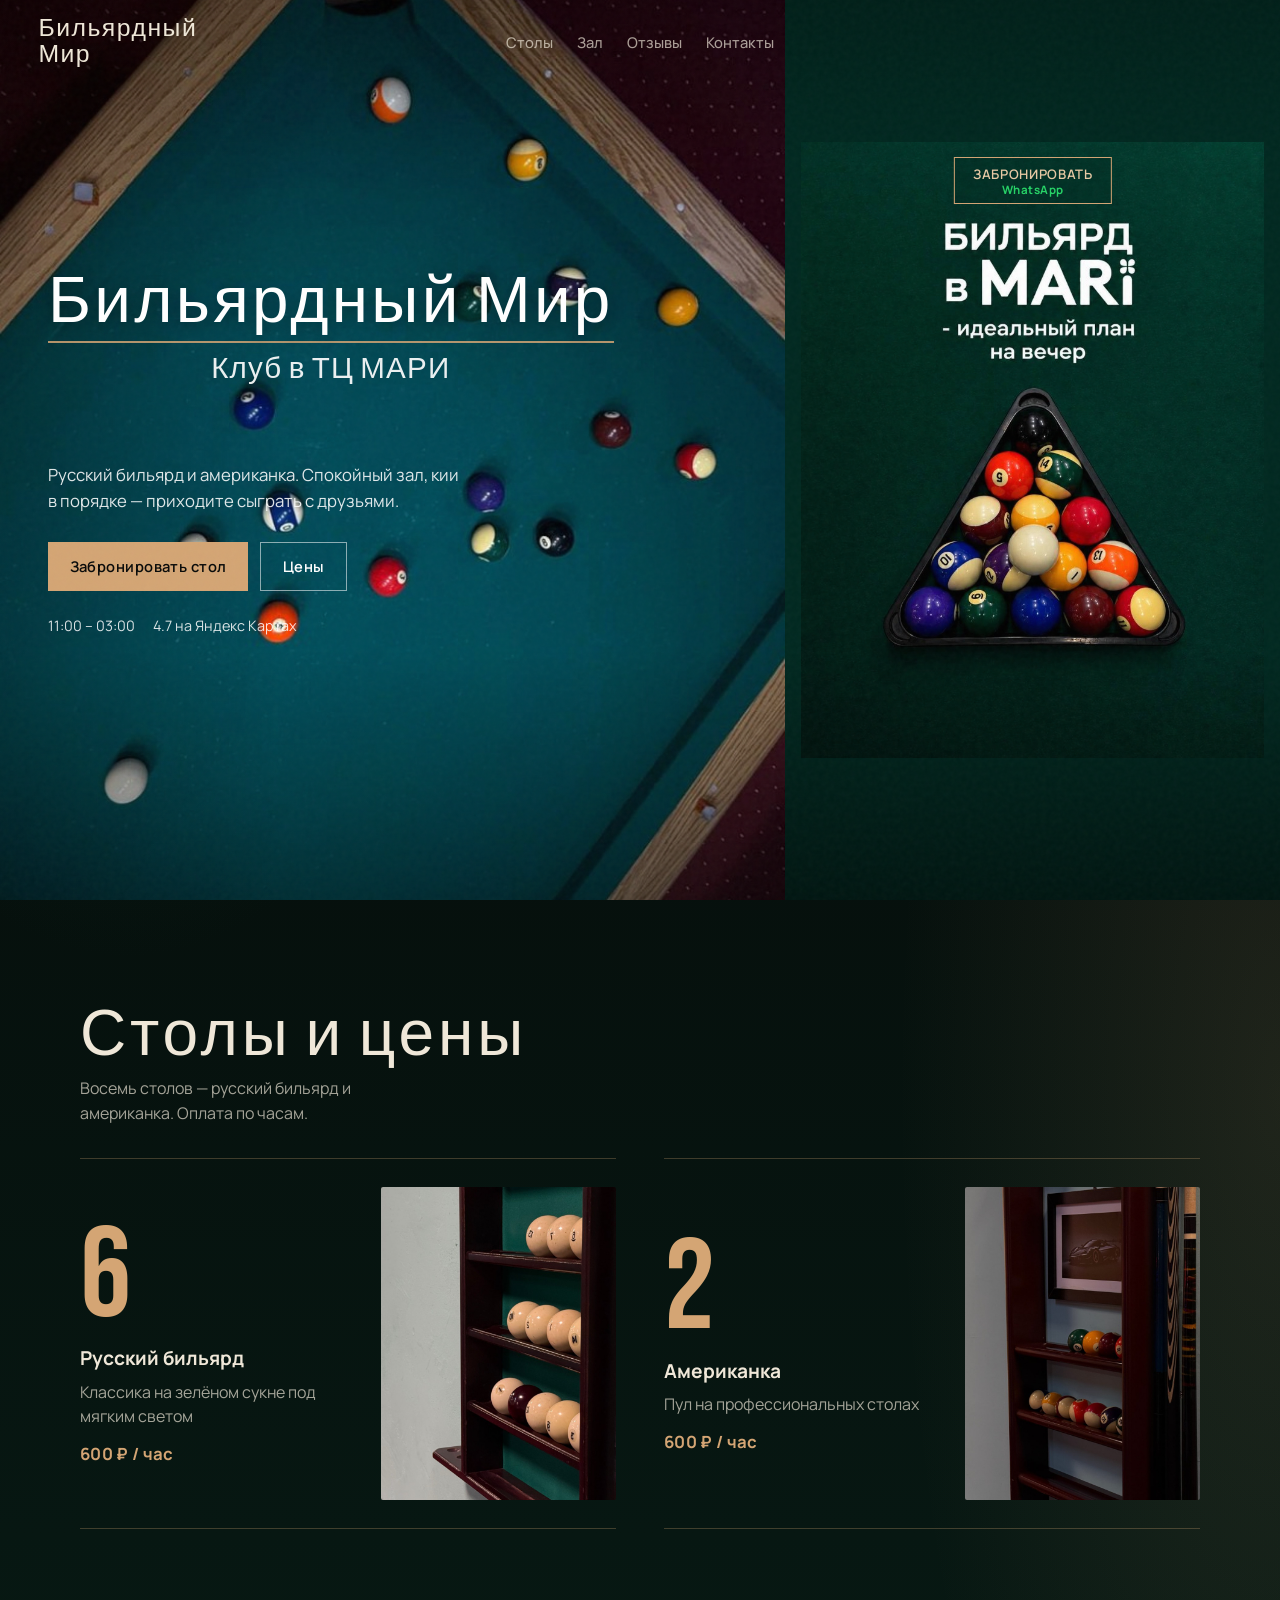
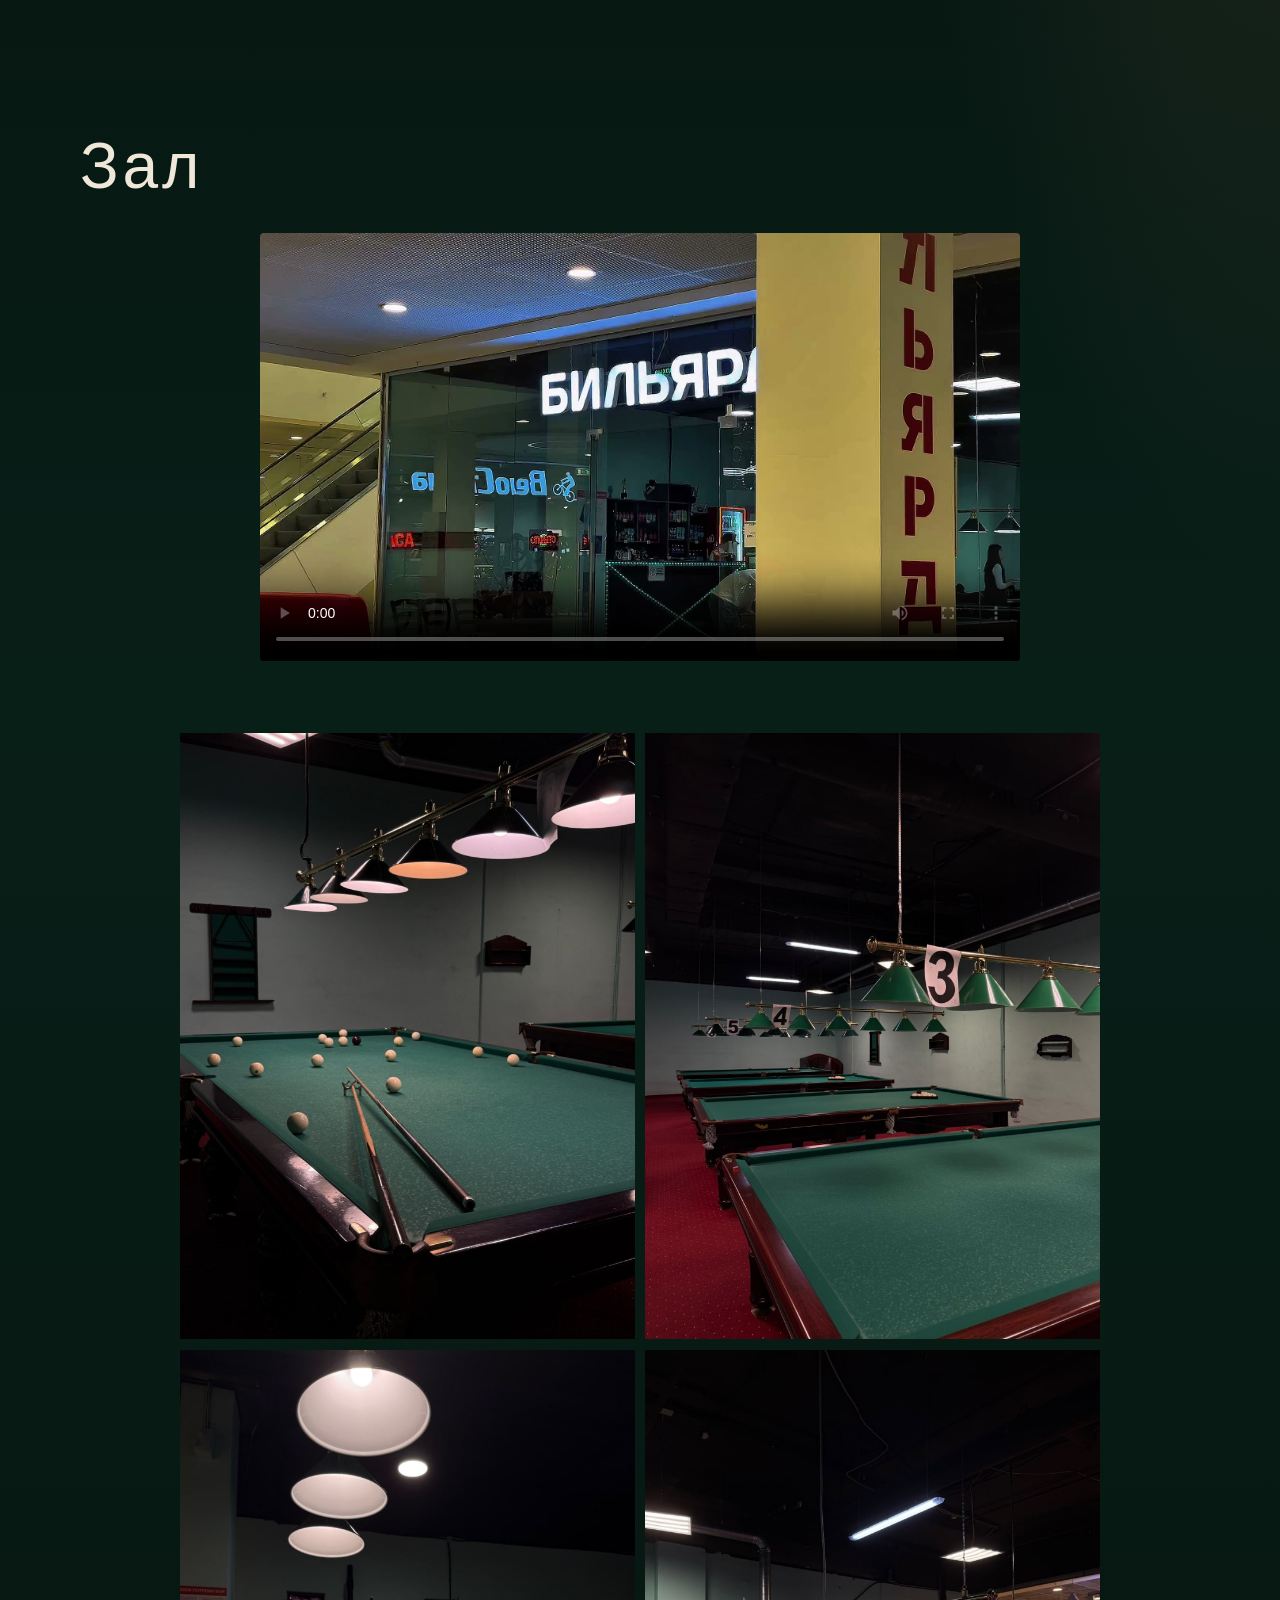
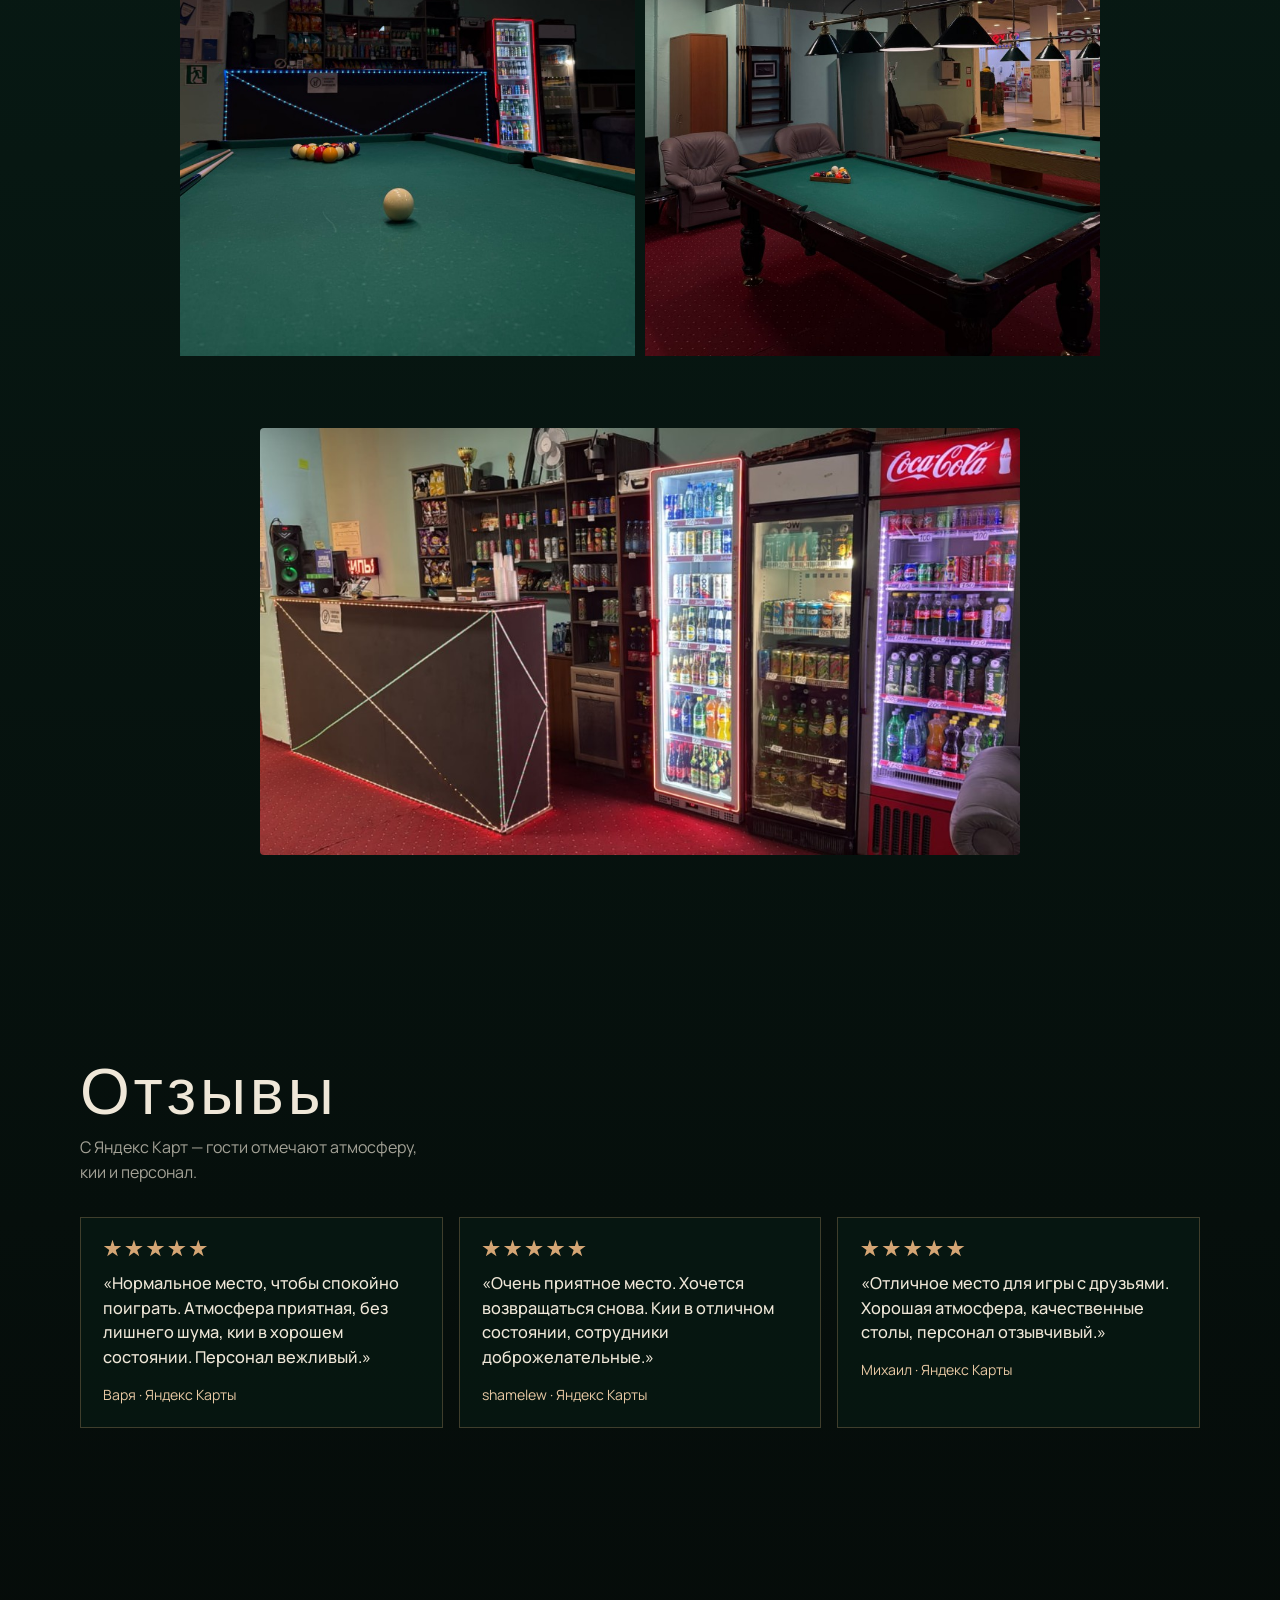
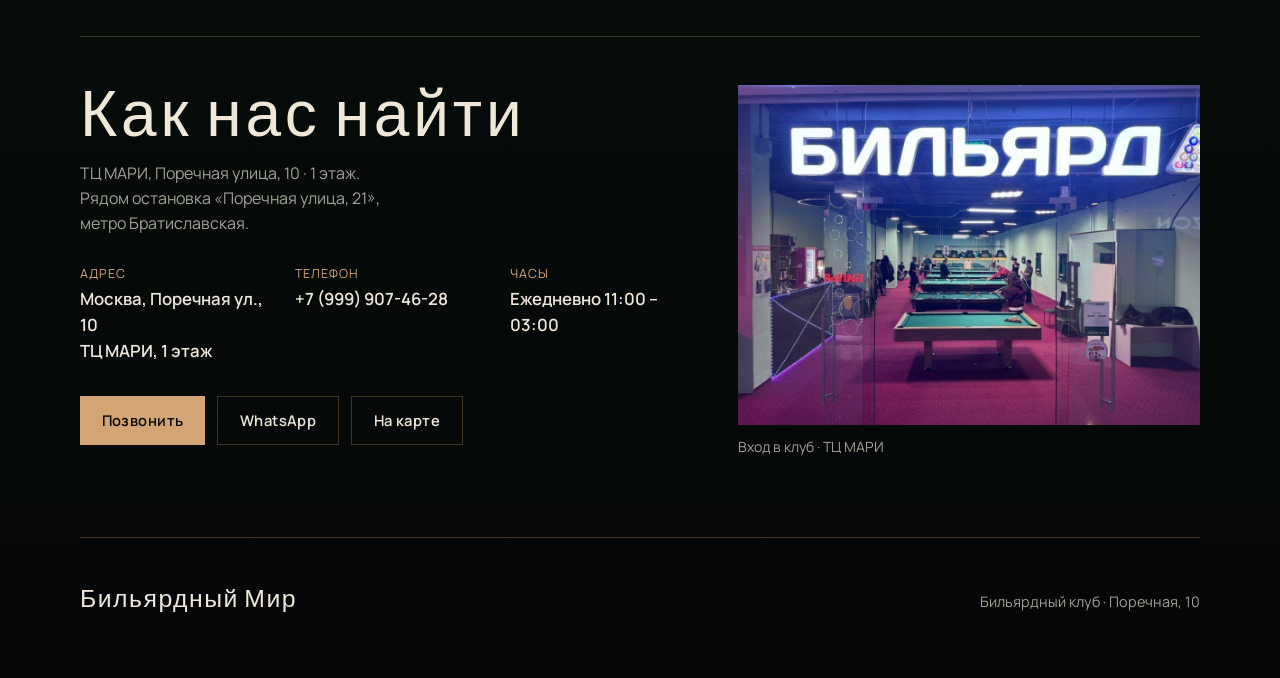
==== commit ccc3fda4: "Add files via upload" ====
--- a/bilyardny-mir/index.html
+++ b/bilyardny-mir/index.html
@@ -8,7 +8,7 @@
   <link rel="preconnect" href="https://fonts.googleapis.com" />
   <link rel="preconnect" href="https://fonts.gstatic.com" crossorigin />
   <link href="https://fonts.googleapis.com/css2?family=Bebas+Neue&family=Manrope:wght@400;500;600;700&display=swap" rel="stylesheet" />
-  <link rel="stylesheet" href="styles.css?v=15" />
+  <link rel="stylesheet" href="styles.css?v=16" />
 </head>
 <body>
   <div class="noise" aria-hidden="true"></div>
@@ -45,8 +45,10 @@
       </div>
       <div class="hero-vignette" aria-hidden="true"></div>
       <div class="hero-copy">
-        <p class="brand-mark">Бильярдный Мир</p>
-        <h1>Клуб в ТЦ МАРИ</h1>
+        <div class="hero-titles">
+          <p class="brand-mark">Бильярдный Мир</p>
+          <h1>Клуб в ТЦ МАРИ</h1>
+        </div>
         <p class="hero-lead">Русский бильярд и американка. Спокойный зал, кии в порядке — приходите сыграть с друзьями.</p>
         <div class="hero-actions">
           <a class="btn btn-primary" href="tel:+79999074628">Забронировать стол</a>
--- a/bilyardny-mir/styles.css
+++ b/bilyardny-mir/styles.css
@@ -272,27 +272,75 @@
 }
 
 @media (max-width: 768px) {
+  .hero {
+    min-height: auto;
+    align-items: start;
+    display: block;
+  }
+
   .hero-media {
+    position: relative;
+    inset: auto;
+    display: grid;
     grid-template-columns: 1fr;
-    grid-template-rows: 42% 58%;
+    grid-template-rows: auto auto;
+  }
+
+  .hero-side--left {
+    min-height: 100svh;
   }
 
   .hero-side--left img {
     object-position: center 40%;
   }
 
+  .hero-side--right {
+    min-height: 78svh;
+    padding: 1rem;
+  }
+
   .hero-right-frame {
     width: min(88%, 360px);
   }
 
   .hero-side--right img {
-    max-height: 48vh;
+    max-height: none;
   }
 
   .hero-book {
     top: 2%;
     font-size: 0.75rem;
     padding: 0.55rem 0.9rem;
+  }
+
+  .hero-vignette {
+    position: absolute;
+    inset: 0 auto auto 0;
+    width: 100%;
+    height: 100svh;
+  }
+
+  .hero-copy {
+    position: absolute;
+    top: 0;
+    left: 0;
+    width: 100%;
+    height: 100svh;
+    margin: 0;
+    padding: 5.25rem 1rem 1.5rem;
+    box-sizing: border-box;
+    display: flex;
+    flex-direction: column;
+    justify-content: flex-start;
+    overflow: hidden;
+  }
+
+  .hero-titles {
+    margin-bottom: 1.75rem;
+  }
+
+  .hero-lead {
+    margin-bottom: 1.25rem;
   }
 }
 
@@ -319,6 +367,13 @@
   padding: 4.25rem 0 3rem;
   text-align: left;
   display: block;
+}
+
+.hero-titles {
+  display: inline-flex;
+  flex-direction: column;
+  align-items: center;
+  margin: 0 0 4.25rem;
 }
 
 .brand-mark {
@@ -344,14 +399,15 @@
 }
 
 .hero h1 {
-  margin: 0.2rem 0 4.25rem;
-  max-width: 22ch;
+  margin: 0.2rem 0 0;
+  max-width: none;
   font-family: var(--font-display);
   font-size: clamp(1.25rem, 3.2vw, 1.85rem);
   font-weight: 400;
   letter-spacing: 0.04em;
   line-height: 1.15;
   color: rgba(255, 255, 255, 0.92);
+  text-align: center;
   animation: riseIn 0.9s ease 0.12s both;
 }
 
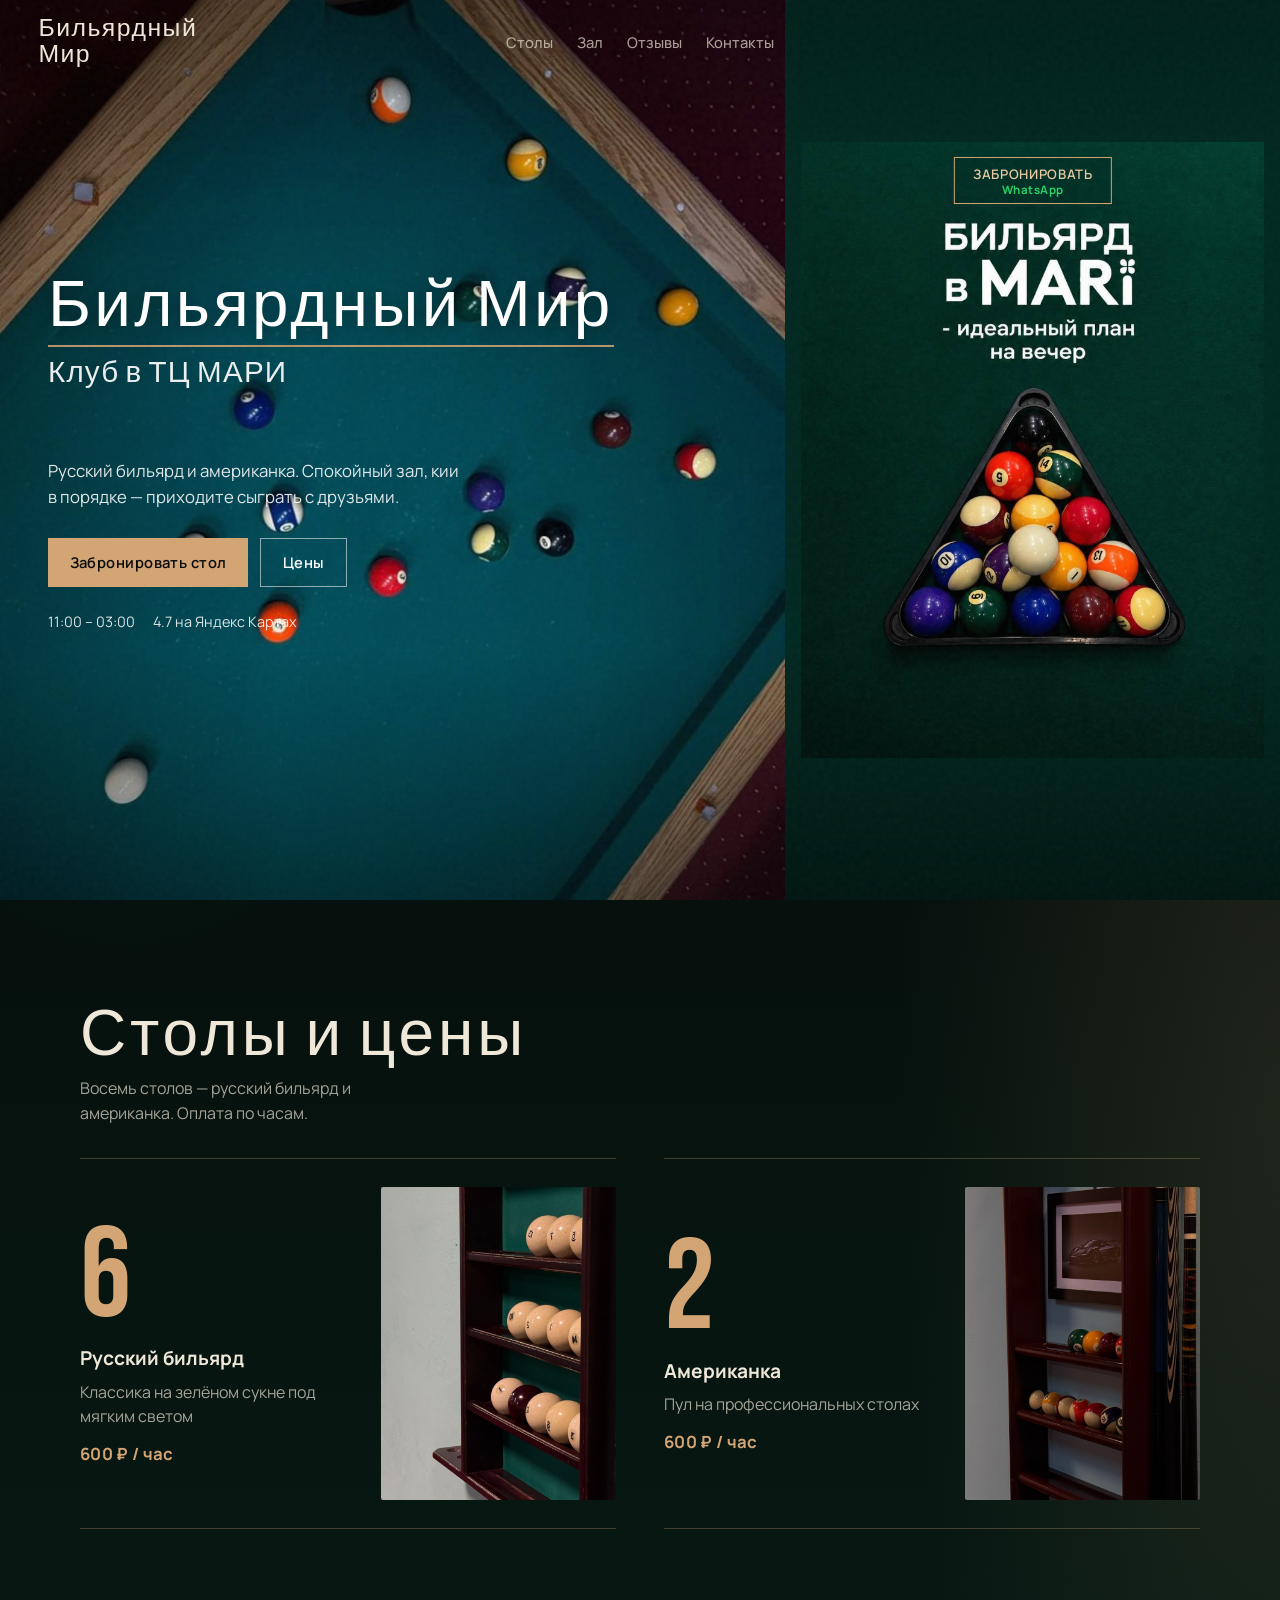
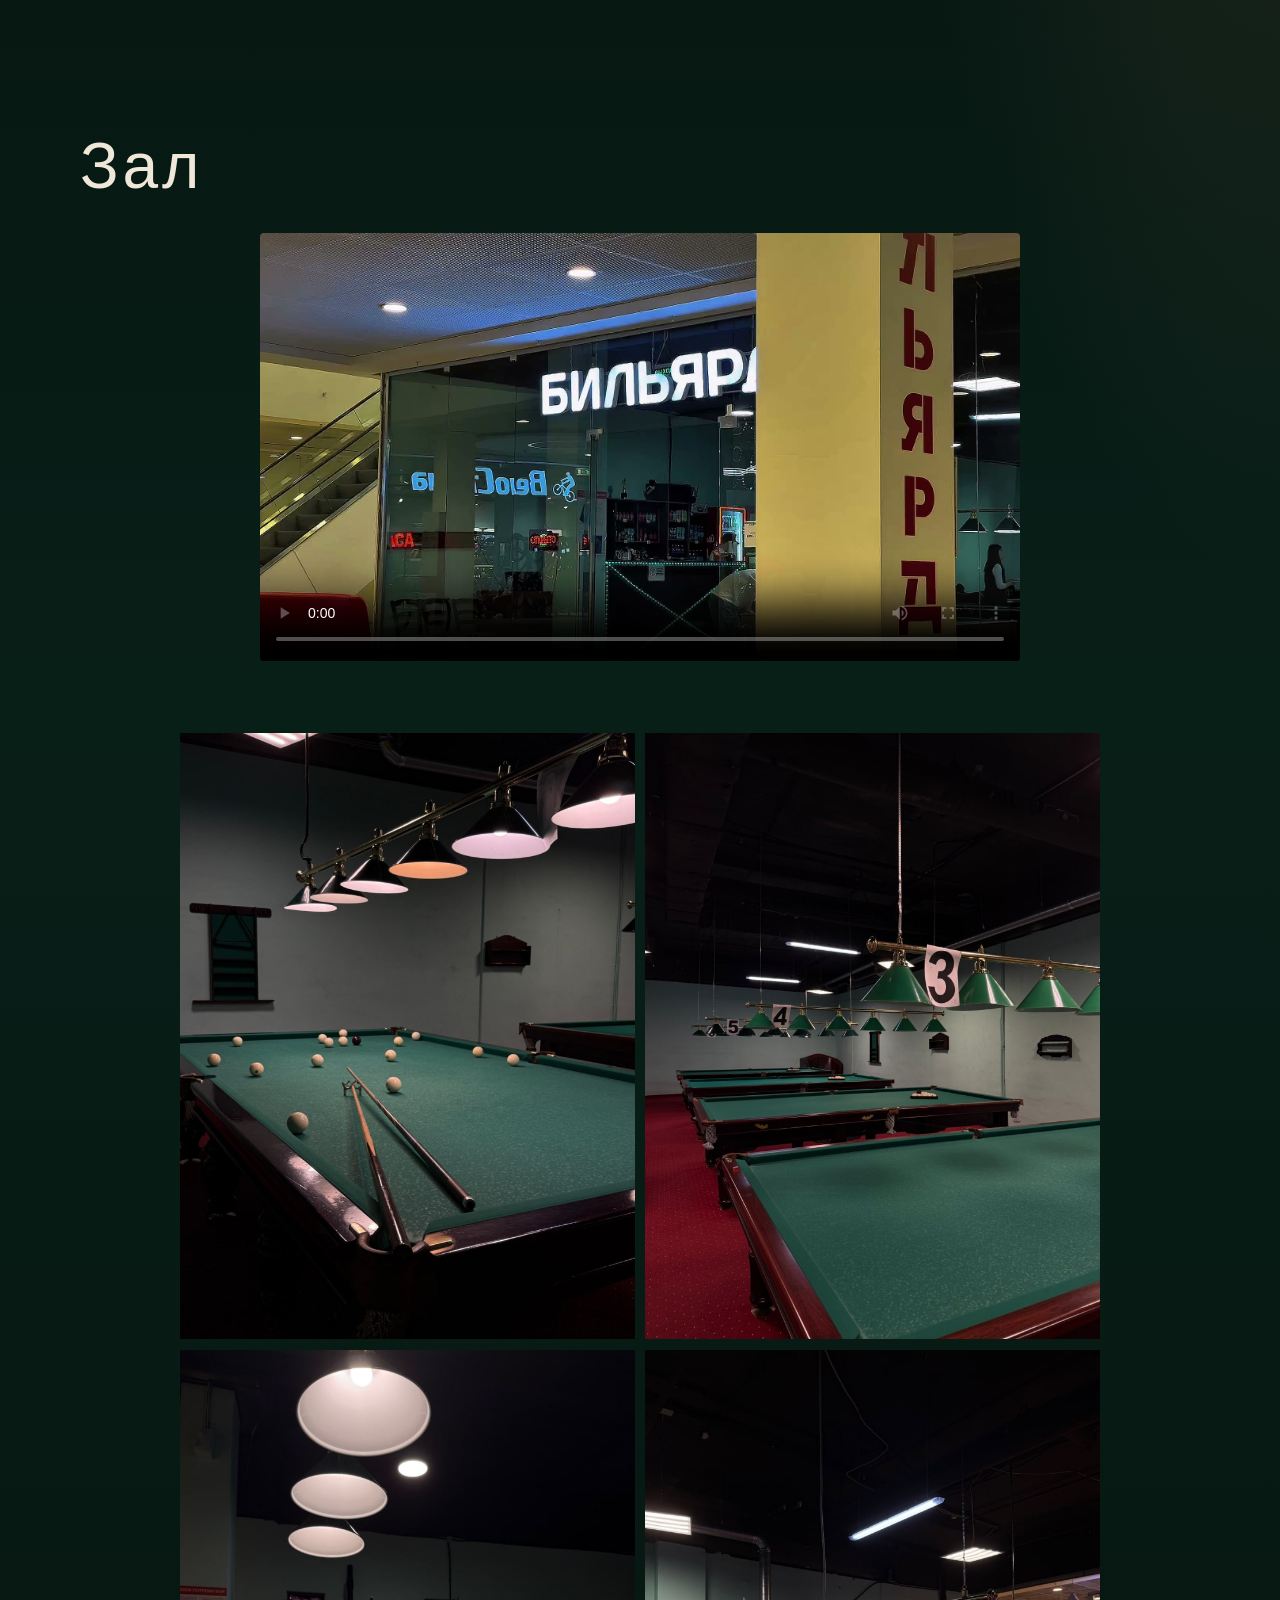
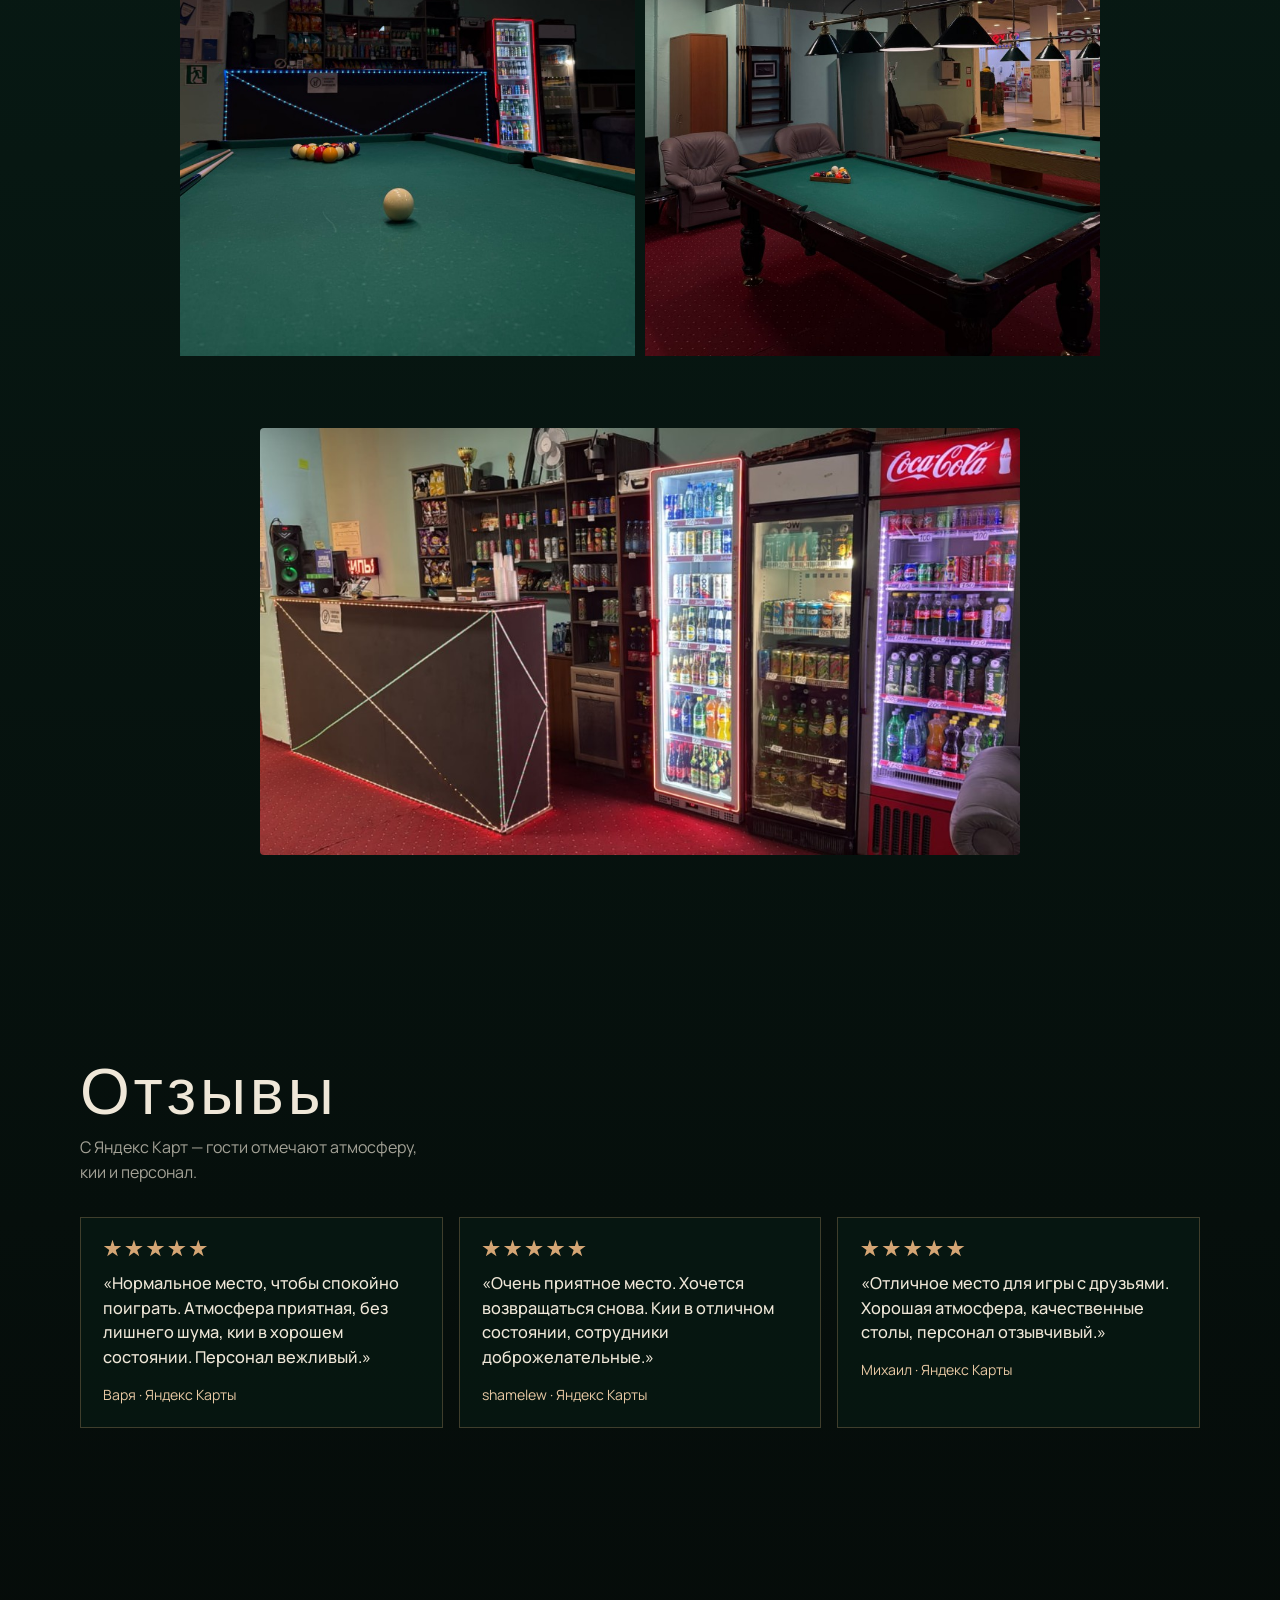
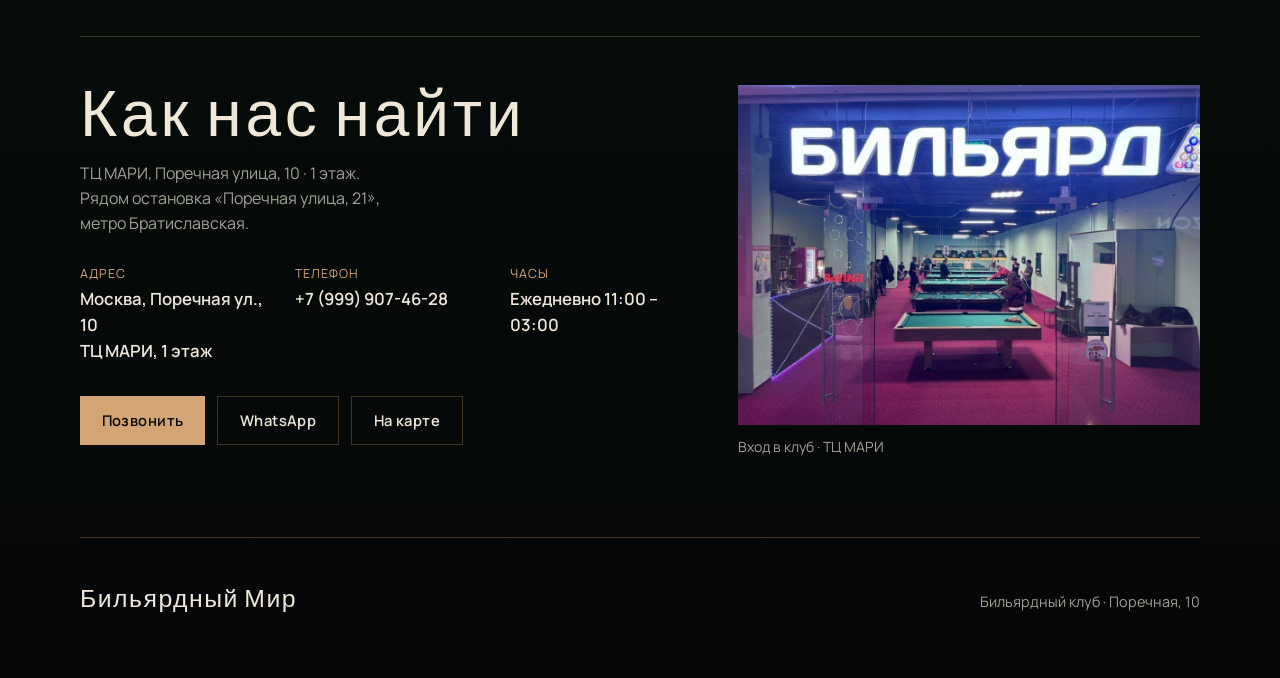
==== commit c33b2c0a: "Add files via upload" ====
--- a/bilyardny-mir/index.html
+++ b/bilyardny-mir/index.html
@@ -8,7 +8,7 @@
   <link rel="preconnect" href="https://fonts.googleapis.com" />
   <link rel="preconnect" href="https://fonts.gstatic.com" crossorigin />
   <link href="https://fonts.googleapis.com/css2?family=Bebas+Neue&family=Manrope:wght@400;500;600;700&display=swap" rel="stylesheet" />
-  <link rel="stylesheet" href="styles.css?v=16" />
+  <link rel="stylesheet" href="styles.css?v=17" />
 </head>
 <body>
   <div class="noise" aria-hidden="true"></div>
--- a/bilyardny-mir/styles.css
+++ b/bilyardny-mir/styles.css
@@ -370,9 +370,7 @@
 }
 
 .hero-titles {
-  display: inline-flex;
-  flex-direction: column;
-  align-items: center;
+  display: block;
   margin: 0 0 4.25rem;
 }
 
@@ -400,14 +398,14 @@
 
 .hero h1 {
   margin: 0.2rem 0 0;
-  max-width: none;
+  max-width: 22ch;
   font-family: var(--font-display);
   font-size: clamp(1.25rem, 3.2vw, 1.85rem);
   font-weight: 400;
   letter-spacing: 0.04em;
   line-height: 1.15;
   color: rgba(255, 255, 255, 0.92);
-  text-align: center;
+  text-align: left;
   animation: riseIn 0.9s ease 0.12s both;
 }
 
